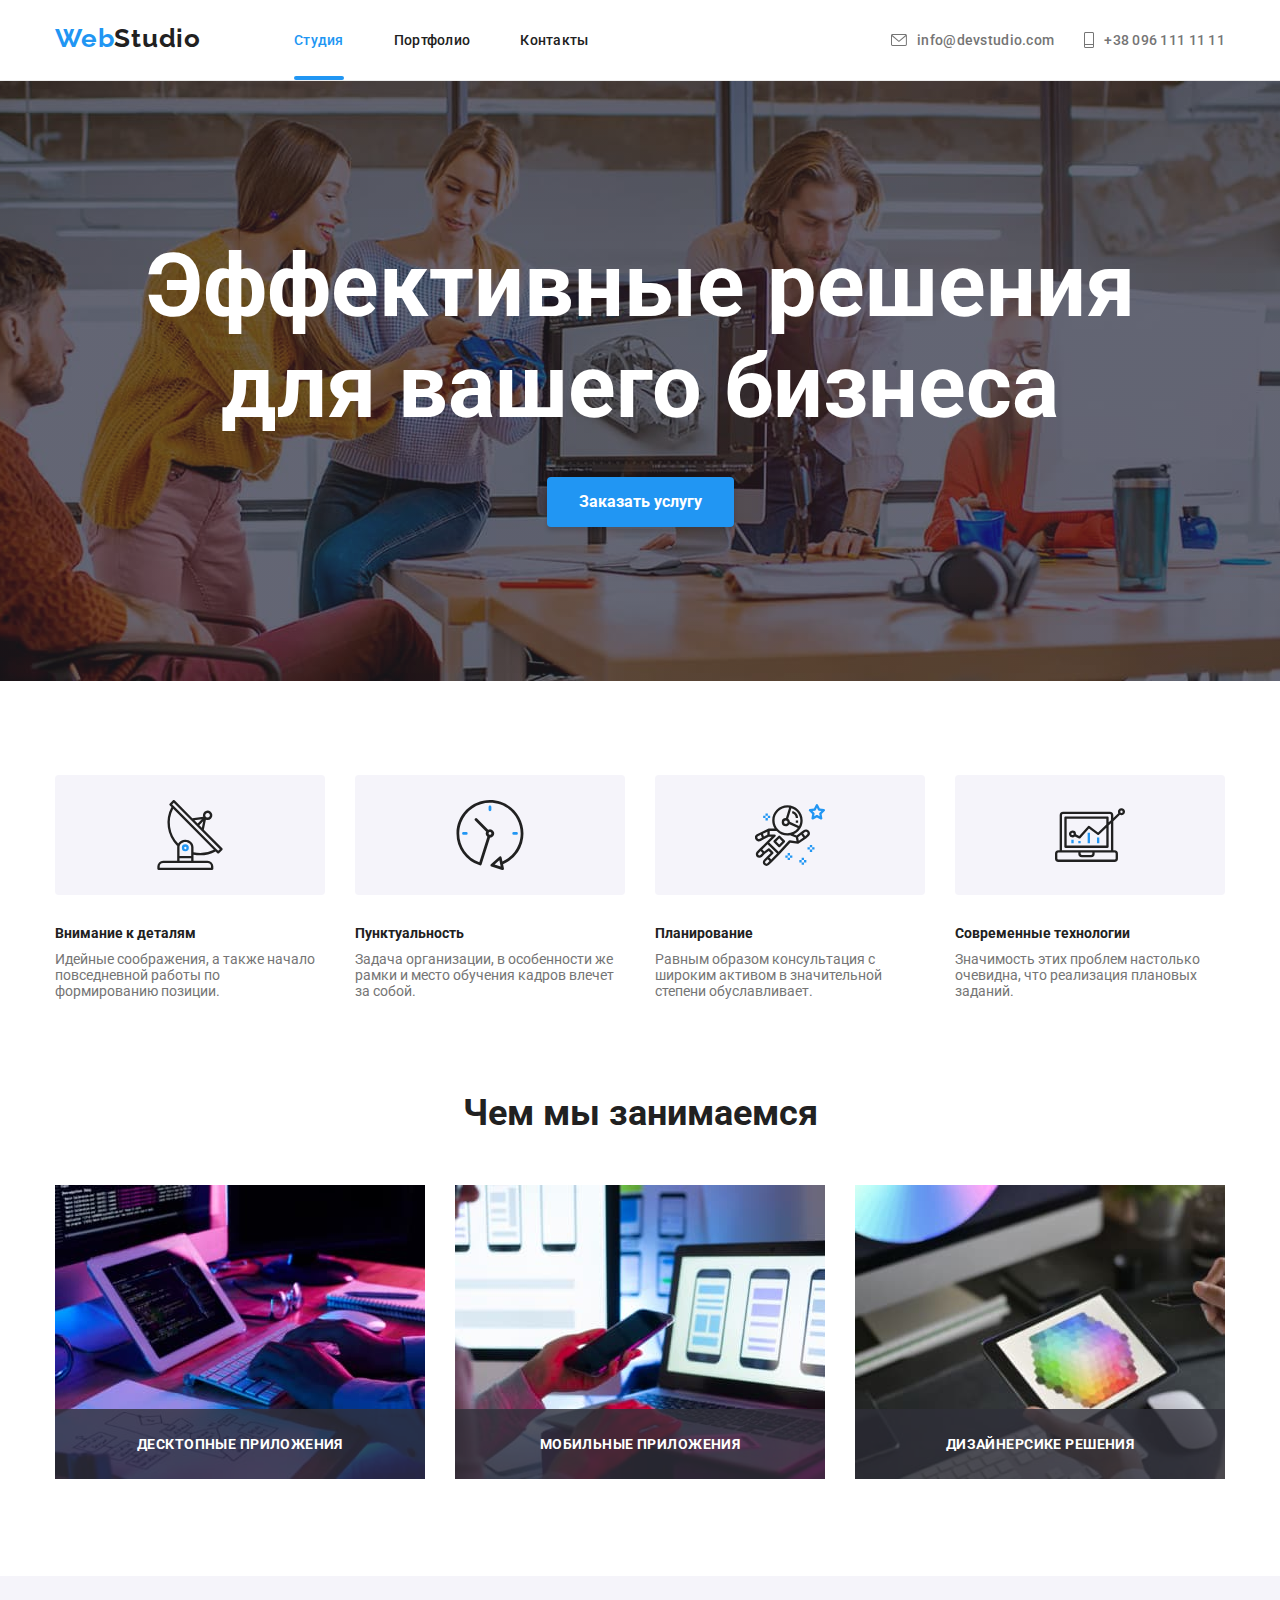
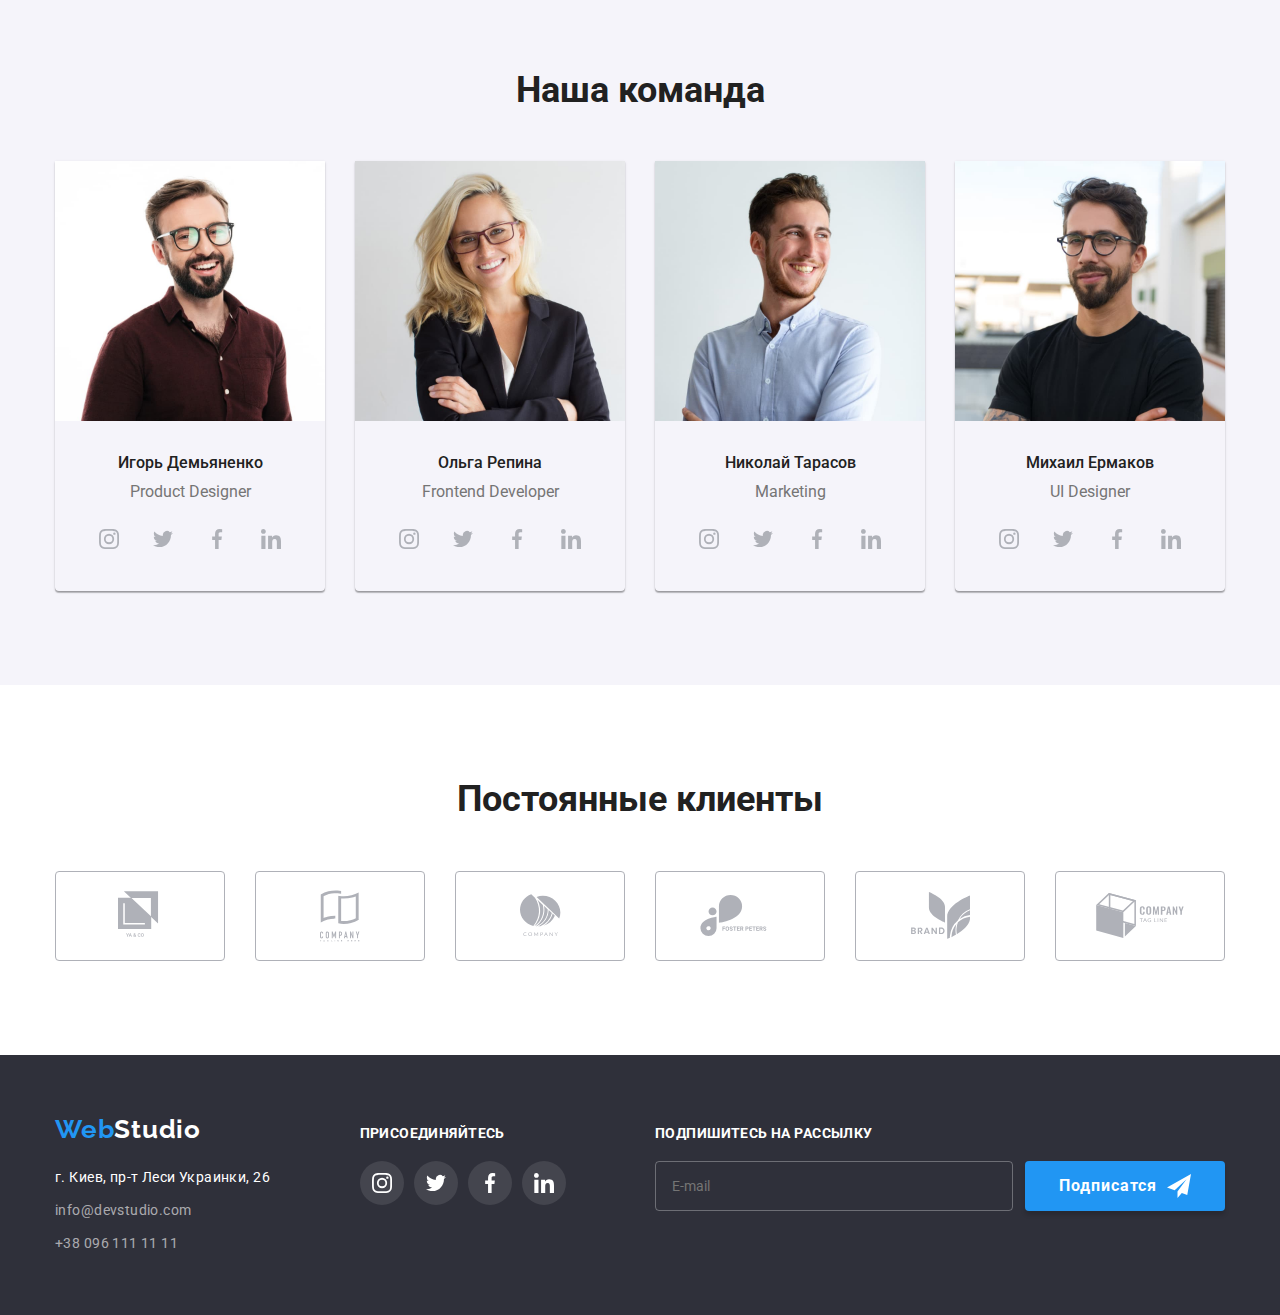
==== index.html @ 7dc5dcf6 "добавлены файлы  предыдущего дз" ====
<!DOCTYPE html>
<html lang="ru">
  <head>
    <meta charset="UTF-8" />
    <meta name="viewport" content="width=device-width, initial-scale=1.0" />
    <title>Studia</title>
    <link
      rel="stylesheet"
      type="text/css"
      href="https://cdnjs.cloudflare.com/ajax/libs/modern-normalize/0.7.0/modern-normalize.min.css"
    />
    <link
      href="https://fonts.googleapis.com/css2?family=Raleway:wght@700&family=Roboto:wght@400;500;700;900&display=swap"
      rel="stylesheet"
    />
    <link rel="stylesheet" href="./css/main.min.css" />
  </head>

  <body>
    <!--Шапка-->
    <header class="page-header">
      <div class="conteiner flexbox">
        <nav class="navigation">
          <a href="./index.html" class="logo link"
            ><span class="logo__web">Web</span
            ><span class="logo__studio--black"></span>Studio</a
          >

          <ul class="list site-nav">
            <li class="site-nav__item">
              <a href="./index.html" class="site-nav__link link current"
                >Студия</a
              >
            </li>
            <li class="site-nav__item">
              <a href="./portfolio.html" class="site-nav__link link"
                >Портфолио</a
              >
            </li>
            <li class="site-nav__item">
              <a href="" class="site-nav__link link">Контакты</a>
            </li>
          </ul>
        </nav>
        <ul class="list contacts">
          <li class="contacts__item email">
            <a href="mailto:info@devstudio.com" class="contacts__link link">
              <svg class="icon-email" width="16px" height="12px">
                <use href="./image/sprite.svg#icon-email"></use>
              </svg>
              info@devstudio.com</a
            >
          </li>
          <li class="contacts__item phone">
            <a href="tel:+380961111111" class="contacts__link link">
              <svg class="icon-phone" width="10px" height="16px">
                <use href="./image/sprite.svg#icon-phone"></use>
              </svg>
              +38 096 111 11 11</a
            >
          </li>
        </ul>
      </div>
    </header>
    <!--Блок главного заголовка-->
    <section class="hero">
      <div class="conteiner">
        <h1 class="hero__title">
          Эффективные решения <br />
          для вашего бизнеса
        </h1>

        <button data-modal-open class="btn">Заказать услугу</button>
      </div>
    </section>

    <!--Наши особености-->
    <section>
      <div class="conteiner">
        <h2 class="our-features visualy-hidden">Наши особенности</h2>
        <!-- СКРЫТЬ -->
        <ul class="list features">
          <li class="features__item">
            <h3 class="features__title">Внимание к деталям</h3>
            <p class="features__text">
              Идейные соображения, а также начало повседневной работы по
              формированию позиции.
            </p>
          </li>

          <li class="features__item">
            <h3 class="features__title">Пунктуальность</h3>
            <p class="features__text">
              Задача организации, в особенности же рамки и место обучения кадров
              влечет за собой.
            </p>
          </li>

          <li class="features__item">
            <h3 class="features__title">Планирование</h3>
            <p class="features__text">
              Равным образом консультация с широким активом в значительной
              степени обуславливает.
            </p>
          </li>

          <li class="features__item">
            <h3 class="features__title">Современные технологии</h3>
            <p class="features__text">
              Значимость этих проблем настолько очевидна, что реализация
              плановых заданий.
            </p>
          </li>
        </ul>
      </div>
    </section>

    <!-- Чем мы занимаемся-->
    <section class="doing">
      <div class="conteiner">
        <h2 class="doing__title">Чем мы занимаемся</h2>

        <ul class="doing__list list">
          <li class="doing__item">
            <img src="./image/img.jpg" alt="Печатает код" width="370" />
            <div>
              <p class="doing__text">ДЕСКТОПНЫЕ ПРИЛОЖЕНИЯ</p>
            </div>
          </li>
          <li class="doing__item">
            <img
              src="./image/img(1).jpg"
              alt="Выбирает макет сайта"
              width="370"
            />
            <div>
              <p class="doing__text">МОБИЛЬНЫЕ ПРИЛОЖЕНИЯ</p>
            </div>
          </li>
          <li class="doing__item">
            <img
              src="./image/img(2).jpg"
              alt="Выбирает цвет из палитры"
              width="370"
            />
            <div>
              <p class="doing__text">ДИЗАЙНЕРСИКЕ РЕШЕНИЯ</p>
            </div>
          </li>
        </ul>
      </div>
    </section>

    <!--Наша команда-->
    <section class="our-team">
      <div class="conteiner">
        <h2 class="our-team__title">Наша команда</h2>
        <ul class="our-team__list list">
          <li class="our-team__item">
            <img
              src="./image/Igor-Demyanenko.jpg"
              alt="Игорь Демьяненко"
              width="270"
            />
            <h3 class="our-team__name">Игорь Демьяненко</h3>
            <p class="position">Product Designer</p>
            <ul class="list social-networks">
              <li class="social-networks__icon">
                <a class="link social-networks__link" href="">
                  <svg class="network-icon" width="20px" height="20px">
                    <use href="./image/sprite.svg#icon-instagram"></use>
                  </svg>
                </a>
              </li>
              <li class="social-networks__icon">
                <a class="link social-networks__link" href="">
                  <svg class="network-icon" width="20px" height="20px">
                    <use href="./image/sprite.svg#icon-twitter"></use>
                  </svg>
                </a>
              </li>
              <li class="social-networks__icon">
                <a class="link social-networks__link" href="">
                  <svg class="network-icon" width="20px" height="20px">
                    <use href="./image/sprite.svg#icon-facebook"></use>
                  </svg>
                </a>
              </li>
              <li class="social-networks__icon">
                <a class="link social-networks__link" href="">
                  <svg class="network-icon" width="20px" height="20px">
                    <use href="./image/sprite.svg#icon-linkedin"></use>
                  </svg>
                </a>
              </li>
            </ul>
          </li>

          <li class="our-team__item">
            <img src="./image/Olga-Repina.jpg" alt="Ольга Репина" width="270" />
            <h3 class="our-team__name">Ольга Репина</h3>
            <p class="position">Frontend Developer</p>
            <ul class="list social-networks">
              <li class="social-networks__icon">
                <a class="link social-networks__link" href="">
                  <svg class="network-icon" width="20px" height="20px">
                    <use href="./image/sprite.svg#icon-instagram"></use>
                  </svg>
                </a>
              </li>
              <li class="social-networks__icon">
                <a class="link social-networks__link" href="">
                  <svg class="network-icon" width="20px" height="20px">
                    <use href="./image/sprite.svg#icon-twitter"></use>
                  </svg>
                </a>
              </li>
              <li class="social-networks__icon">
                <a class="link social-networks__link" href="">
                  <svg class="network-icon" width="20px" height="20px">
                    <use href="./image/sprite.svg#icon-facebook"></use>
                  </svg>
                </a>
              </li>
              <li class="social-networks__icon">
                <a class="link social-networks__link" href="">
                  <svg class="network-icon" width="20px" height="20px">
                    <use href="./image/sprite.svg#icon-linkedin"></use>
                  </svg>
                </a>
              </li>
            </ul>
          </li>

          <li class="our-team__item">
            <img
              src="./image/Nikolay-Tarasov.jpg"
              alt="Николай Тарасов"
              width="270"
            />
            <h3 class="our-team__name">Николай Тарасов</h3>
            <p class="position">Marketing</p>
            <ul class="list social-networks">
              <li class="social-networks__icon">
                <a class="link social-networks__link" href="">
                  <svg class="network-icon" width="20px" height="20px">
                    <use href="./image/sprite.svg#icon-instagram"></use>
                  </svg>
                </a>
              </li>
              <li class="social-networks__icon">
                <a class="link social-networks__link" href="">
                  <svg class="network-icon" width="20px" height="20px">
                    <use href="./image/sprite.svg#icon-twitter"></use>
                  </svg>
                </a>
              </li>
              <li class="social-networks__icon">
                <a class="link social-networks__link" href="">
                  <svg class="network-icon" width="20px" height="20px">
                    <use href="./image/sprite.svg#icon-facebook"></use>
                  </svg>
                </a>
              </li>
              <li class="social-networks__icon">
                <a class="link social-networks__link" href="">
                  <svg class="network-icon" width="20px" height="20px">
                    <use href="./image/sprite.svg#icon-linkedin"></use>
                  </svg>
                </a>
              </li>
            </ul>
          </li>

          <li class="our-team__item">
            <img
              src="./image/Mikhail-Ermakov.jpg"
              alt="Михаил Ермаков"
              width="270"
            />
            <h3 class="our-team__name">Михаил Ермаков</h3>
            <p class="position">UI Designer</p>
            <ul class="list social-networks">
              <li class="social-networks__icon">
                <a class="link social-networks__link" href="">
                  <svg class="network-icon" width="20px" height="20px">
                    <use href="./image/sprite.svg#icon-instagram"></use>
                  </svg>
                </a>
              </li>
              <li class="social-networks__icon">
                <a class="link social-networks__link" href="">
                  <svg class="network-icon" width="20px" height="20px">
                    <use href="./image/sprite.svg#icon-twitter"></use>
                  </svg>
                </a>
              </li>
              <li class="social-networks__icon">
                <a class="link social-networks__link" href="">
                  <svg class="network-icon" width="20px" height="20px">
                    <use href="./image/sprite.svg#icon-facebook"></use>
                  </svg>
                </a>
              </li>
              <li class="social-networks__icon">
                <a class="link social-networks__link" href="">
                  <svg class="network-icon" width="20px" height="20px">
                    <use href="./image/sprite.svg#icon-linkedin"></use>
                  </svg>
                </a>
              </li>
            </ul>
          </li>
        </ul>
      </div>
    </section>

    <!--Постоянные клиенты-->
    <section class="our-clients">
      <div class="conteiner">
        <h2 class="our-clients__title">Постоянные клиенты</h2>
        <ul class="list flexbox">
          <li class="our-clients__item">
            <a class="our-clients__link link" href="">
              <svg class="our-clients__icon" width="44.27" height="49.23">
                <use href="./image/sprite.svg#icon-logo-1"></use>
              </svg>
            </a>
          </li>
          <li class="our-clients__item">
            <a class="our-clients__link link" href="">
              <svg class="our-clients__icon" width="40" height="52">
                <use href="./image/sprite.svg#icon-logo-2"></use>
              </svg>
            </a>
          </li>
          <li class="our-clients__item">
            <a class="our-clients__link link" href="">
              <svg class="our-clients__icon" width="41" height="42.6">
                <use href="./image/sprite.svg#icon-logo-3"></use>
              </svg>
            </a>
          </li>
          <li class="our-clients__item">
            <a class="our-clients__link link" href="">
              <svg class="our-clients__icon" width="79.66" height="42.02">
                <use href="./image/sprite.svg#icon-logo-4"></use>
              </svg>
            </a>
          </li>
          <li class="our-clients__item">
            <a class="our-clients__link link" href="">
              <svg class="our-clients__icon" width="59" height="47">
                <use href="./image/sprite.svg#icon-logo-5"></use>
              </svg>
            </a>
          </li>
          <li class="our-clients__item">
            <a class="our-clients__link link" href="">
              <svg class="our-clients__icon" width="88.48" height="45.44">
                <use href="./image/sprite.svg#icon-logo-6"></use>
              </svg>
            </a>
          </li>
        </ul>
      </div>
    </section>

    <!---Подвал-->
    <footer class="page-footer">
      <div class="conteiner flexbox">
        <div class="footer-info">
          <a href="./index.html" class="logo link"
            ><span class="logo__web">Web</span
            ><span class="logo__studio--white">Studio</span></a
          >

          <address class="address">
            <span class="address__item">г. Киев, пр-т Леси Украинки, 26</span>
          </address>

          <ul class="list contacts--footer">
            <li class="contacts__item--footer email">
              <a
                href="mailto:info@devstudio.com"
                class="contacts__link--footer link"
              >
                info@devstudio.com</a
              >
            </li>
            <li class="contacts__item--footer phone">
              <a href="tel:+380961111111" class="contacts__link--footer link">
                +38 096 111 11 11</a
              >
            </li>
          </ul>
        </div>
        <div class="join-in">
          <p class="join-in__title">ПРИСОЕДИНЯЙТЕСЬ</p>
          <ul class="list social-networks--footer">
            <li class="social-networks__icon--footer">
              <a class="link social-networks__link--footer" href="">
                <svg class="network-icon--footer" width="20px" height="20px">
                  <use href="./image/sprite.svg#icon-instagram"></use>
                </svg>
              </a>
            </li>
            <li class="social-networks__icon--footer">
              <a class="link social-networks__link--footer" href="">
                <svg class="network-icon--footer" width="20px" height="20px">
                  <use href="./image/sprite.svg#icon-twitter"></use>
                </svg>
              </a>
            </li>
            <li class="social-networks__icon--footer">
              <a class="link social-networks__link--footer" href="">
                <svg class="network-icon--footer" width="20px" height="20px">
                  <use href="./image/sprite.svg#icon-facebook"></use>
                </svg>
              </a>
            </li>
            <li class="social-networks__icon--footer">
              <a class="link social-networks__link--footer" href="">
                <svg class="network-icon--footer" width="20px" height="20px">
                  <use href="./image/sprite.svg#icon-linkedin"></use>
                </svg>
              </a>
            </li>
          </ul>
        </div>
        <div class="subscribe">
          <label for="subscribe" class="subscribe__title"
            >ПОДПИШИТЕСЬ НА РАССЫЛКУ</label
          >
          <form class="subscribe__form" action="#">
            <input
              class="subscribe__input"
              type="email"
              name="mail"
              id="subscribe"
              placeholder="E-mail"
            />
            <button class="subscribe__btn">
              Подписатся
              <img
                class="subscribe__send-icon"
                src="./image/icon-send.svg"
                alt="Отправить"
              />
            </button>
          </form>
        </div>
      </div>
    </footer>
    <div data-modal class="backdrop is-hidden">
      <div class="modal">
        <button data-modal-close class="modal__closebtn">&#10006;</button>
        <form class="form" action="#">
          <p class="form__title">Оставьте свои данные, мы вам перезвоним</p>
          <div class="form-field">
            <label class="form-field__label" for="user-name">Имя</label>
            <input
              class="form-field__input"
              type="text"
              name="user-name"
              id="user-name"
            />
            <svg class="form-icon" width="12" height="12">
              <use href="./image/sprite.svg#icon-men"></use>
            </svg>
          </div>
          <div class="form-field">
            <label class="form-field__label" for="tel">Телефон</label>
            <input class="form-field__input" type="tel" name="tel" id="tel" />
            <svg class="form-icon" width="13" height="13">
              <use href="./image/sprite.svg#icon-homephone"></use>
            </svg>
          </div>
          <div class="form-field">
            <label class="form-field__label" for="email">Почта</label>
            <input
              class="form-field__input"
              type="email"
              name="email"
              id="email"
            />
            <svg class="form-icon" width="15" height="12">
              <use href="./image/sprite.svg#icon-email"></use>
            </svg>
          </div>
          <div class="form-field">
            <label class="form-field__label" for="comment">Комментрий</label>
            <textarea
              class="form-field__input comment"
              name="comment"
              id="comment"
              cols="20"
              rows="5"
              placeholder="Введите текст"
            ></textarea>
          </div>
          <div class="checkbox-field">
            <label class="checkbox-field__text"
              ><input
                class="checkbox visualy-hidden"
                type="checkbox"
                name="agree"
              /><span class="checkbox-field__icon"></span>
              Соглашаюсь с рассылкой и принимаю
              <a href="" class="link checkbox__link">Условия договора</a></label
            >
          </div>
          <button class="btn modal__btn-submit">Отправить</button>
        </form>
      </div>
    </div>
    <script src="./js/modal.js"></script>
  </body>
</html>
---- css/main.min.css ----
body{color:#757575;font-family:Roboto;font-style:normal;font-weight:normal;font-size:14px}.list{list-style-type:none;margin:0px;padding:0px}.link{text-decoration:none;padding:0;margin:0}textarea{resize:none}.visualy-hidden{position:absolute;clip:rect(0 0 0 0);width:1px;height:1px;margin:-1px}.conteiner{margin:0 auto;padding:0 15px;width:1200px}.flexbox{display:flex}header{border-bottom:1px solid #ececec;background-color:#fff}.site-nav__item .current{color:#2196f3}.logo{margin-right:93px;padding-top:24px;padding-bottom:25px;color:#212121;font-family:Raleway;font-style:normal;font-weight:bold;font-size:26px;letter-spacing:0.03em}.logo__web{color:#2196f3}.logo__studio--black{color:#212121}.logo__studio--white{color:#fff}.navigation{display:flex;margin-right:auto}.site-nav{display:flex}.site-nav__item:not(:last-child){margin-right:50px}.site-nav__link{display:block;padding:32px 0px;color:#212121;font-style:normal;font-weight:500;font-size:14px;letter-spacing:0.02em;transition-property:color;transition-duration:250ms;transition-timing-function:cubic-bezier(0.4, 0, 0.2, 1)}.site-nav__link:hover,.site-nav__link:focus,.site-nav__link .logo:focus{color:#2196f3}.site-nav__item{position:relative}.site-nav .current::after{content:'';position:absolute;bottom:0;right:0;left:0;height:4px;border-radius:2px;background-color:#2196f3}.contacts{display:flex}.contacts__item:not(:last-child){margin-right:30px}.contacts__link{display:flex;align-items:center;padding:32px 0px;color:#757575;font-style:normal;font-weight:500;letter-spacing:0.02em;transition-property:color;transition-duration:250ms;transition-timing-function:cubic-bezier(0.4, 0, 0.2, 1)}.contacts__link:hover,.contacts__link:focus{color:#2196f3}.icon-phone{margin-right:10px;fill:#757575;transition-property:fill;transition-duration:250ms;transition-timing-function:cubic-bezier(0.4, 0, 0.2, 1)}.icon-email{margin-right:10px;fill:#757575;transition-property:fill;transition-duration:250ms;transition-timing-function:cubic-bezier(0.4, 0, 0.2, 1)}.email:hover .icon-email,.contacts__link:focus .icon-email{fill:#2196f3}.phone:hover .icon-phone,.contacts__link:focus .icon-phone{fill:#2196f3}.hero{display:flex;flex-direction:column;justify-content:center;align-items:center;text-align:center;height:600px;margin:0 auto;margin-bottom:94px;color:#fff;background-color:#2f303a;background-image:linear-gradient(rgba(47,48,58,0.4), rgba(47,48,58,0.4)),url(../image/backgraund.jpg);background-repeat:no-repeat;background-position:center;font-style:normal;font-weight:900;font-size:44px}.hero__title{margin:0px;margin-bottom:30px}.btn{display:inline-block;padding:10px 32px;border:0;box-shadow:0px 4px 4px rgba(0,0,0,0.15);border-radius:4px;color:#fff;background-color:#2196f3;font-style:normal;font-weight:bold;font-size:16px;line-height:30px;cursor:pointer}.features{display:flex;margin:0;padding:0}.features__item:not(:last-child){margin-right:30px}.features__title{margin:0;margin-bottom:10px;color:#212121;font-style:normal;font-weight:bold;font-size:14px}.features__text{margin:0px;width:270px}.features__item::before{display:block;content:'';margin-bottom:30px;height:120px;border-radius:4px;background-color:#f5f4fa;background-repeat:no-repeat;background-position:50% 50%;background-size:70px}.features__item:nth-child(1)::before{background-image:url(../image/antenna.svg)}.features__item:nth-child(2)::before{background-image:url(../image/clock.svg)}.features__item:nth-child(3)::before{background-image:url(../image/astronaut.svg)}.features__item:nth-child(4)::before{background-image:url(../image/diagram.svg)}.doing{padding:94px 0px;justify-content:center}.doing__list{display:flex}.doing__title{margin:0px;margin-bottom:50px;text-align:center;color:#212121;font-style:normal;font-weight:bold;font-size:36px}.doing__item:not(:last-child){margin-right:30px}.doing__item{position:relative}.doing__list div{position:absolute;margin:0;display:flex;align-items:center;justify-content:center;width:100%;height:70px;bottom:3px;background-color:rgba(47,48,58,0.8)}.doing__text{padding:0;margin:0;color:#fff;font-weight:bold;font-size:14px;line-height:16px;letter-spacing:0.03em}.our-team{padding:94px 0px;background-color:#f5f4fa}.our-team__list{display:flex}.our-team__item:not(:last-child){margin-right:30px}.our-team__title{margin:0;margin-bottom:50px;text-align:center;color:#212121;font-style:normal;font-weight:bold;font-size:36px}.team-name{color:#212121;font-style:normal;font-weight:500;font-size:16px}.our-team__item{width:270px;box-shadow:0px 1px 3px rgba(0,0,0,0.12),0px 1px 1px rgba(0,0,0,0.14),0px 2px 1px rgba(0,0,0,0.2);border-radius:0px 0px 4px 4px}.our-team__name{margin:0;margin-top:30px;text-align:center;color:#212121;font-family:Roboto;font-style:normal;font-weight:500;font-size:16px}.our-team__item .position{margin:0;margin-top:10px;margin-bottom:16px;text-align:center;font-style:normal;font-weight:normal;font-size:16px}.social-networks{display:flex;justify-content:center;padding:0;margin:0;margin-bottom:30px}.social-networks__link{display:flex;align-items:center;justify-content:center;padding:0;margin:0;width:44px;height:44px;border-radius:50%;fill:#afb1b8;transition-property:all;transition-duration:250ms;transition-timing-function:cubic-bezier(0.4, 0, 0.2, 1)}.social-networks__link:hover,.social-networks__link:focus{background-color:#2196f3}.social-networks__icon:not(:last-child){margin-right:10px}.network-icon{display:flex;align-items:center}.social-networks__link:hover .network-icon,.social-networks__link:focus .network-icon{fill:#fff;transition-property:all;transition-duration:250ms;transition-timing-function:cubic-bezier(0.4, 0, 0.2, 1)}.our-clients{padding:94px 0px}.our-clients__title{margin:0;margin-bottom:50px;text-align:center;color:#212121;font-style:normal;font-weight:bold;font-size:36px}.our-clients__link{display:flex;align-items:center;justify-content:center;padding:0;margin:0;width:170px;height:90px;border:1px solid #afb1b8;border-radius:4px;transition-property:all;transition-duration:250ms;transition-timing-function:cubic-bezier(0.4, 0, 0.2, 1)}.our-clients__link:hover,.our-clients__link:focus{border-color:#2196f3}.our-clients__item:not(:last-child){margin-right:30px}.our-clients__icon{fill:#afb1b8;transition-property:fill;transition-duration:250ms;transition-timing-function:cubic-bezier(0.4, 0, 0.2, 1)}.our-clients__link:hover .our-clients__icon,.our-clients__link:focus .our-clients__icon{fill:#2196f3}footer{padding:0;padding-top:60px;padding-bottom:60px;background-color:#2f303a}.footer-info{align-self:baseline}.page-footer .conteiner .logo{padding:0;margin:0}.address{margin-top:20px}.address__item{display:inline-block;padding:0;margin:0;color:#fff;line-height:24px;letter-spacing:0.03em}.address{margin-top:20px}.address__item{display:inline-block;padding:0;margin:0;color:#fff;font-style:normal;line-height:24px;letter-spacing:0.03em}.contacts--footer{margin-top:9px}.contacts__item--footer:not(:first-child){margin-top:9px}.contacts__link--footer{display:inline-block;color:rgba(255,255,255,0.6);font-size:14px;line-height:24px;letter-spacing:0.03em;transition-property:color;transition-duration:250ms;transition-timing-function:cubic-bezier(0.4, 0, 0.2, 1)}.contacts__link--footer:hover,.contacts__link--footer:focus{color:#2196f3}footer .join-in{padding:0;margin:0;align-self:baseline;margin-left:auto;margin-right:auto}.join-in__title{padding:0;margin:0;margin-bottom:20px;color:#fff;font-family:Roboto;font-style:normal;font-weight:bold;font-size:14px;line-height:16px;letter-spacing:0.03em;text-transform:uppercase}.social-networks--footer{display:flex;padding:0;margin:0}.network-icon--footer{fill:#fff}.social-networks__icon--footer:not(:last-child){margin-right:10px}.social-networks__link--footer{display:flex;align-items:center;justify-content:center;padding:0;margin:0;width:44px;height:44px;border-radius:50%;background-color:rgba(255,255,255,0.1);transition-property:all;transition-duration:250ms;transition-timing-function:cubic-bezier(0.4, 0, 0.2, 1)}.social-networks__link--footer:hover,.social-networks__link--footer:focus{background-color:#2196f3}.subscribe{padding:0;margin:0;align-self:baseline}.subscribe__title{display:inline-block;padding:0;margin:0;margin-bottom:20px;color:#fff;font-family:Roboto;font-style:normal;font-weight:bold;font-size:14px;line-height:16px;letter-spacing:0.03em;text-transform:uppercase}.subscribe__form{display:flex;padding:0;margin:0}.subscribe__input::placeholder{margin-left:16px}.subscribe__input{padding-left:16px;width:358px;height:50px;border:1px solid rgba(255,255,255,0.3);box-sizing:border-box;border-radius:4px;background:transparent;color:#fff}.subscribe__btn{display:flex;align-items:center;justify-content:center;margin-left:12px;width:200px;height:50px;box-shadow:0px 4px 4px rgba(0,0,0,0.15);border:0;border-radius:4px;background:#2196f3;color:#fff;font-style:normal;font-weight:bold;font-size:16px;line-height:30px;letter-spacing:0.06em;cursor:pointer}.subscribe__send-icon{padding:0;margin:0;margin-left:10px;width:24px;height:24px;fill:#fff}.backdrop{position:fixed;top:0;left:0;width:100%;height:100%;background-color:rgba(0,0,0,0.7);opacity:1;transition:opacity 250ms cubic-bezier(0.4, 0, 0.2, 1)}.is-hidden{opacity:0;pointer-events:none}.modal{position:absolute;top:50%;left:50%;width:528px;height:581px;background-color:#fff;transform:translate(-50%, -50%) scale(1);transition:transform 250ms cubic-bezier(0.4, 0, 0.2, 1)}.modal__closebtn{position:absolute;top:8px;right:8px;width:30px;height:30px;border:1px solid rgba(0,0,0,0.1);border-radius:50%;fill:#212121;background-color:#fff;cursor:pointer;transition:all 250ms cubic-bezier(0.4, 0, 0.2, 1)}.modal__closebtn:hover{color:#2196f3}.form{padding:40px;margin-right:auto;margin-left:auto;text-align:center}.form__title{text-align:center;padding:0;margin:0;color:#212121;font-weight:bold;font-size:20px;line-height:23px;letter-spacing:0.03em}.form-field{position:relative;text-align:left}.form-field__label{display:inline-block;margin-top:10px;margin-bottom:4px;font-size:12px;line-height:14px;letter-spacing:0.01em}.form-field__input{width:100%;height:40px;padding-left:42px;border:1px solid rgba(33,33,33,0.2);border-radius:4px;background-color:transparent;font-size:16px;transition:all 250ms cubic-bezier(0.4, 0, 0.2, 1)}.form-icon{position:absolute;bottom:calc(50% - 21px);left:14px;transition:all 250ms cubic-bezier(0.4, 0, 0.2, 1)}.form-field__input:focus{border-color:#2196f3;outline:none}.form-field__input:focus+.form-icon{fill:#2196f3}.comment{height:120px;width:100%;padding:12px 16px;font-size:14px;line-height:16px;letter-spacing:0.01em}.comment::placeholder{color:rgba(117,117,117,0.5)}.comment:focus{outline:none}.checkbox-field{margin-top:20px;display:flex;justify-content:center}.checkbox{display:inline-block;cursor:pointer}.checkbox-field__icon{display:inline-block;width:16px;height:15px;margin-right:7px;border:solid 2px #212121;border-radius:2px;cursor:pointer}.checkbox:checked+.checkbox-field__icon{background-image:url(../image/icon-check.svg);background-color:#2196f3;border-color:#2196f3;background-size:contain;background-origin:border-box}.checkbox-field__text{display:flex;align-items:center;color:#757575;font-size:14px;letter-spacing:0.03em;cursor:pointer}.checkbox__link{border-bottom:solid 1px #2196f3;margin-left:5px;color:#2196f3;line-height:0.85}.modal__btn-submit{margin-top:30px;margin-left:auto;margin-right:auto}.our-projects{margin:0px auto;padding:94px 0px}.sort-btn{justify-content:center;display:flex}.sort-btn__item-sort{padding:6px 22px;display:inline-block;border:0;border-radius:4px;color:#212121;background-color:#f5f4fa;cursor:pointer;font-style:normal;font-weight:500;font-size:16px;line-height:26px;letter-spacing:0.03em;transition-property:all;transition-duration:250ms;transition-timing-function:cubic-bezier(0.4, 0, 0.2, 1)}.sort-btn__item-sort:hover,.sort-btn__item-sort:focus{box-shadow:0px 3px 1px rgba(0,0,0,0.1),0px 1px 2px rgba(0,0,0,0.08),0px 2px 2px rgba(0,0,0,0.12);border-radius:4px;outline:none;color:#fff;background-color:#2196f3}.sort-btn__item:not(:last-child){margin-right:8px}.projects{display:flex;flex-wrap:wrap;margin-top:50px}.projects .box{position:relative;overflow:hidden}.projects__item{display:block;margin-right:30px;margin-bottom:30px;max-width:370px;border:1px solid #eeeeee;transition-property:all;transition-duration:250ms;transition-timing-function:cubic-bezier(0.4, 0, 0.2, 1)}.projects__item:hover{box-shadow:0px 1px 1px rgba(0,0,0,0.12),0px 4px 4px rgba(0,0,0,0.06),1px 4px 6px rgba(0,0,0,0.16)}.projects__item:nth-child(3n){margin-right:0px}.projects__item:nth-last-child(-n+3){margin-bottom:0}.projects__item:hover .overlay,.projects__item:focus .overlay{transform:translatey(0)}.projects__title{margin:0;margin-bottom:4px;color:#212121;font-style:normal;font-weight:bold;font-size:18px;line-height:36px}.projects__position{margin:0;color:#757575;font-style:normal;font-weight:normal;font-size:16px;line-height:30px}.projects__text{padding-top:20px;padding-bottom:20px;padding-left:24px}.overlay{position:absolute;display:flex;align-items:center;padding:0 24px;top:0;left:0;width:100%;height:100%;background-color:rgba(33,150,243,0.9);transform:translatey(100%);transition-property:all;transition-duration:250ms;transition-timing-function:cubic-bezier(0.4, 0, 0.2, 1)}.overlay>p{display:flex;padding:0;margin:0;color:#fff;font-style:normal;font-weight:normal;font-size:18px;line-height:28px;letter-spacing:0.03em}.overlay code{display:inline-block;padding:2px 4px;border-radius:2px;background-color:#fff;color:#2a2a2a}
/*# sourceMappingURL=main.min.css.map */
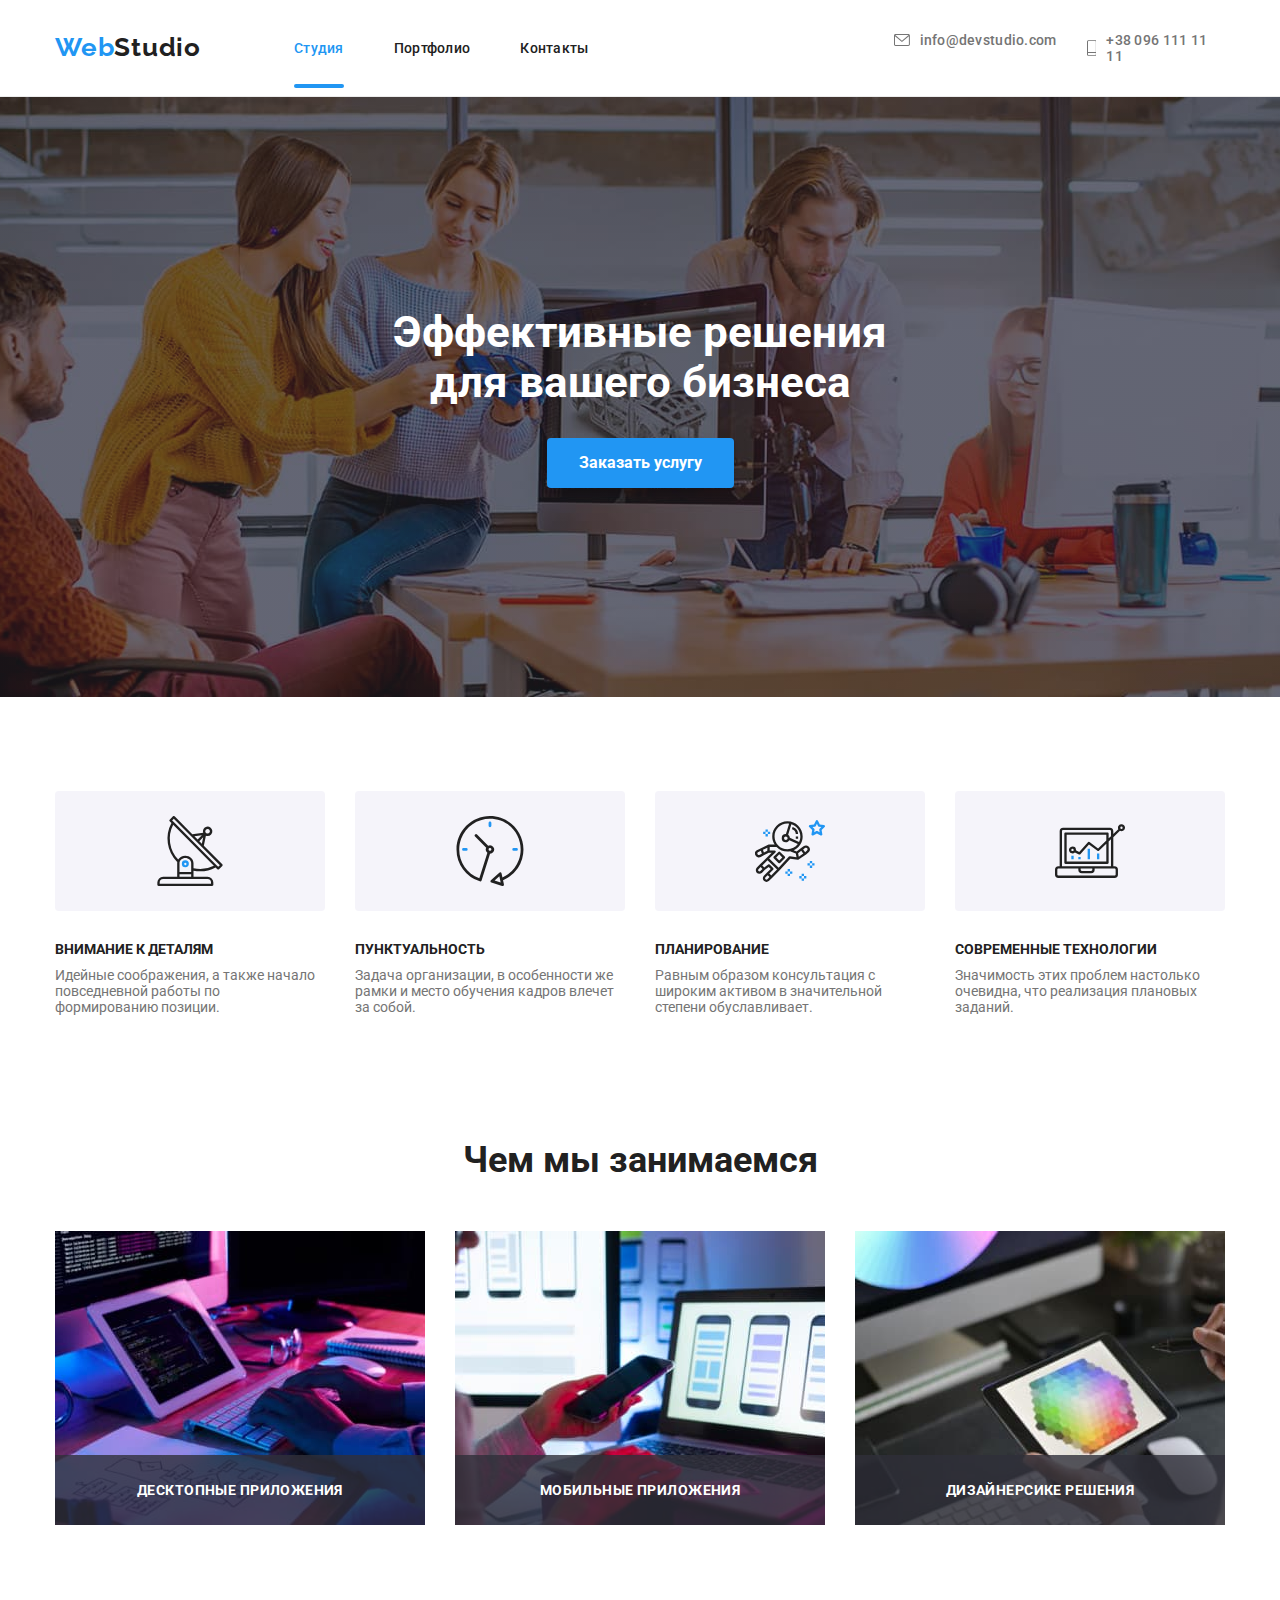
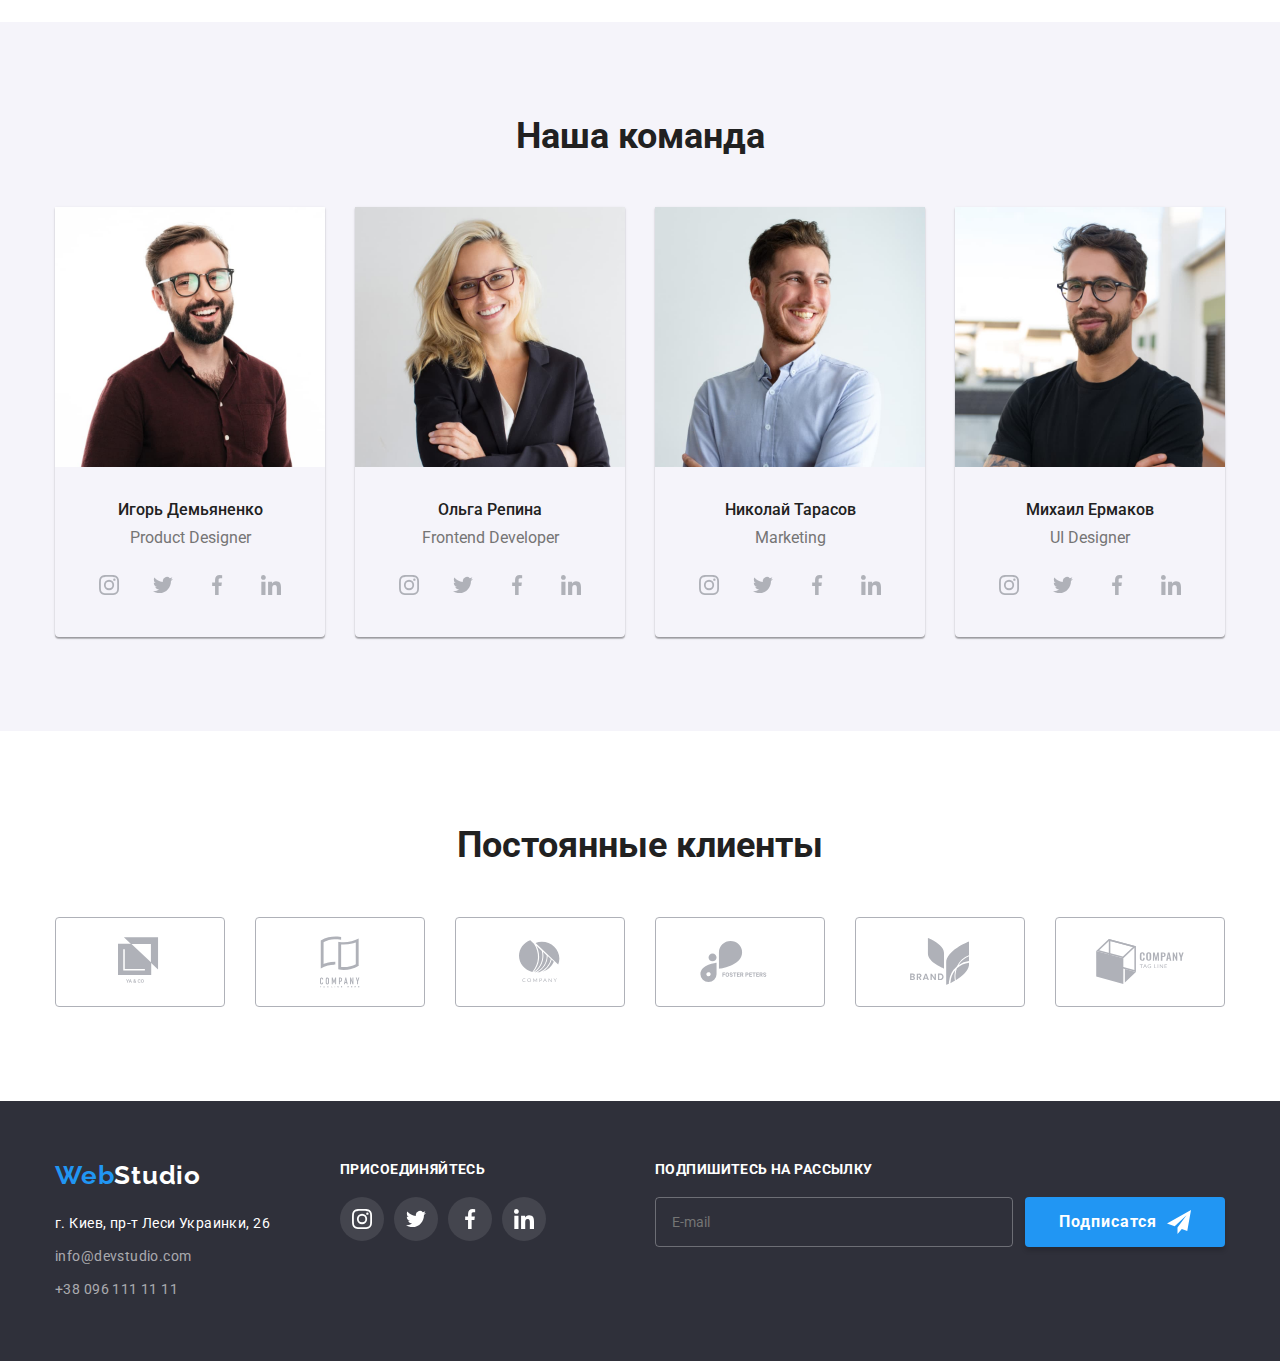
==== commit 215a47ae: "адаптиваная верстка" ====
--- a/index.html
+++ b/index.html
@@ -18,48 +18,70 @@
 
   <body>
     <!--Шапка-->
-    <header class="page-header">
-      <div class="conteiner flexbox">
-        <nav class="navigation">
-          <a href="./index.html" class="logo link"
-            ><span class="logo__web">Web</span
-            ><span class="logo__studio--black"></span>Studio</a
+    <header class="">
+      <div class="conteiner page-header">
+        <a href="./index.html" class="logo link"
+          ><span class="logo__web">Web</span
+          ><span class="logo__studio--black"></span>Studio</a
+        >
+        <button
+          type="button"
+          class="menu-button is-open"
+          aria-expanded="false"
+          data-menu-button
+        >
+          <svg
+            width="40"
+            height="40"
+            aria-label="Переключатель мобильного меню"
           >
-
-          <ul class="list site-nav">
-            <li class="site-nav__item">
-              <a href="./index.html" class="site-nav__link link current"
-                >Студия</a
+            <use
+              class="icon-close"
+              href="./image/sprite.svg#icon-close-menu"
+            ></use>
+            <use
+              class="icon-menu"
+              href="./image/sprite.svg#icon-menu-btn"
+            ></use>
+          </svg>
+        </button>
+        <div class="menu-nav is-open" data-menu>
+          <nav class="navigation">
+            <ul class="list site-nav">
+              <li class="site-nav__item">
+                <a href="./index.html" class="site-nav__link link current"
+                  >Студия</a
+                >
+              </li>
+              <li class="site-nav__item">
+                <a href="./portfolio.html" class="site-nav__link link"
+                  >Портфолио</a
+                >
+              </li>
+              <li class="site-nav__item">
+                <a href="" class="site-nav__link link">Контакты</a>
+              </li>
+            </ul>
+          </nav>
+          <ul class="list contacts">
+            <li class="contacts__item email">
+              <a href="mailto:info@devstudio.com" class="contacts__link link">
+                <svg class="icon-email">
+                  <use href="./image/sprite.svg#icon-email"></use>
+                </svg>
+                info@devstudio.com</a
               >
             </li>
-            <li class="site-nav__item">
-              <a href="./portfolio.html" class="site-nav__link link"
-                >Портфолио</a
+            <li class="contacts__item phone">
+              <a href="tel:+380961111111" class="contacts__link link">
+                <svg class="icon-phone">
+                  <use href="./image/sprite.svg#icon-phone"></use>
+                </svg>
+                +38 096 111 11 11</a
               >
             </li>
-            <li class="site-nav__item">
-              <a href="" class="site-nav__link link">Контакты</a>
-            </li>
           </ul>
-        </nav>
-        <ul class="list contacts">
-          <li class="contacts__item email">
-            <a href="mailto:info@devstudio.com" class="contacts__link link">
-              <svg class="icon-email" width="16px" height="12px">
-                <use href="./image/sprite.svg#icon-email"></use>
-              </svg>
-              info@devstudio.com</a
-            >
-          </li>
-          <li class="contacts__item phone">
-            <a href="tel:+380961111111" class="contacts__link link">
-              <svg class="icon-phone" width="10px" height="16px">
-                <use href="./image/sprite.svg#icon-phone"></use>
-              </svg>
-              +38 096 111 11 11</a
-            >
-          </li>
-        </ul>
+        </div>
       </div>
     </header>
     <!--Блок главного заголовка-->
@@ -75,7 +97,7 @@
     </section>
 
     <!--Наши особености-->
-    <section>
+    <section class="our-features">
       <div class="conteiner">
         <h2 class="our-features visualy-hidden">Наши особенности</h2>
         <!-- СКРЫТЬ -->
@@ -319,7 +341,7 @@
     <section class="our-clients">
       <div class="conteiner">
         <h2 class="our-clients__title">Постоянные клиенты</h2>
-        <ul class="list flexbox">
+        <ul class="list flexbox clients__list">
           <li class="our-clients__item">
             <a class="our-clients__link link" href="">
               <svg class="our-clients__icon" width="44.27" height="49.23">
@@ -368,70 +390,70 @@
 
     <!---Подвал-->
     <footer class="page-footer">
-      <div class="conteiner flexbox">
-        <div class="footer-info">
-          <a href="./index.html" class="logo link"
-            ><span class="logo__web">Web</span
-            ><span class="logo__studio--white">Studio</span></a
-          >
-
-          <address class="address">
-            <span class="address__item">г. Киев, пр-т Леси Украинки, 26</span>
-          </address>
-
-          <ul class="list contacts--footer">
-            <li class="contacts__item--footer email">
-              <a
-                href="mailto:info@devstudio.com"
-                class="contacts__link--footer link"
-              >
-                info@devstudio.com</a
-              >
-            </li>
-            <li class="contacts__item--footer phone">
-              <a href="tel:+380961111111" class="contacts__link--footer link">
-                +38 096 111 11 11</a
-              >
-            </li>
-          </ul>
-        </div>
-        <div class="join-in">
-          <p class="join-in__title">ПРИСОЕДИНЯЙТЕСЬ</p>
-          <ul class="list social-networks--footer">
-            <li class="social-networks__icon--footer">
-              <a class="link social-networks__link--footer" href="">
-                <svg class="network-icon--footer" width="20px" height="20px">
-                  <use href="./image/sprite.svg#icon-instagram"></use>
-                </svg>
-              </a>
-            </li>
-            <li class="social-networks__icon--footer">
-              <a class="link social-networks__link--footer" href="">
-                <svg class="network-icon--footer" width="20px" height="20px">
-                  <use href="./image/sprite.svg#icon-twitter"></use>
-                </svg>
-              </a>
-            </li>
-            <li class="social-networks__icon--footer">
-              <a class="link social-networks__link--footer" href="">
-                <svg class="network-icon--footer" width="20px" height="20px">
-                  <use href="./image/sprite.svg#icon-facebook"></use>
-                </svg>
-              </a>
-            </li>
-            <li class="social-networks__icon--footer">
-              <a class="link social-networks__link--footer" href="">
-                <svg class="network-icon--footer" width="20px" height="20px">
-                  <use href="./image/sprite.svg#icon-linkedin"></use>
-                </svg>
-              </a>
-            </li>
-          </ul>
+      <div class="conteiner footer">
+        <div class="flexbox-footer">
+          <div class="footer-info">
+            <a href="./index.html" class="logo link"
+              ><span class="logo__web">Web</span
+              ><span class="logo__studio--white">Studio</span></a
+            >
+
+            <address class="address">
+              <span class="address__item">г. Киев, пр-т Леси Украинки, 26</span>
+            </address>
+
+            <ul class="list contacts--footer">
+              <li class="contacts__item--footer email">
+                <a
+                  href="mailto:info@devstudio.com"
+                  class="contacts__link--footer link"
+                >
+                  info@devstudio.com</a
+                >
+              </li>
+              <li class="contacts__item--footer phone">
+                <a href="tel:+380961111111" class="contacts__link--footer link">
+                  +38 096 111 11 11</a
+                >
+              </li>
+            </ul>
+          </div>
+          <div class="join-in">
+            <p class="join-in__title">ПРИСОЕДИНЯЙТЕСЬ</p>
+            <ul class="list social-networks--footer">
+              <li class="social-networks__icon--footer">
+                <a class="link social-networks__link--footer" href="">
+                  <svg class="network-icon--footer" width="20px" height="20px">
+                    <use href="./image/sprite.svg#icon-instagram"></use>
+                  </svg>
+                </a>
+              </li>
+              <li class="social-networks__icon--footer">
+                <a class="link social-networks__link--footer" href="">
+                  <svg class="network-icon--footer" width="20px" height="20px">
+                    <use href="./image/sprite.svg#icon-twitter"></use>
+                  </svg>
+                </a>
+              </li>
+              <li class="social-networks__icon--footer">
+                <a class="link social-networks__link--footer" href="">
+                  <svg class="network-icon--footer" width="20px" height="20px">
+                    <use href="./image/sprite.svg#icon-facebook"></use>
+                  </svg>
+                </a>
+              </li>
+              <li class="social-networks__icon--footer">
+                <a class="link social-networks__link--footer" href="">
+                  <svg class="network-icon--footer" width="20px" height="20px">
+                    <use href="./image/sprite.svg#icon-linkedin"></use>
+                  </svg>
+                </a>
+              </li>
+            </ul>
+          </div>
         </div>
         <div class="subscribe">
-          <label for="subscribe" class="subscribe__title"
-            >ПОДПИШИТЕСЬ НА РАССЫЛКУ</label
-          >
+          <p class="subscribe__title">ПОДПИШИТЕСЬ НА РАССЫЛКУ</p>
           <form class="subscribe__form" action="#">
             <input
               class="subscribe__input"
@@ -515,5 +537,6 @@
       </div>
     </div>
     <script src="./js/modal.js"></script>
+    <script src="./js/menu.js"></script>
   </body>
 </html>
--- a/css/main.min.css
+++ b/css/main.min.css
@@ -1,2 +1,2 @@
-body{color:#757575;font-family:Roboto;font-style:normal;font-weight:normal;font-size:14px}.list{list-style-type:none;margin:0px;padding:0px}.link{text-decoration:none;padding:0;margin:0}textarea{resize:none}.visualy-hidden{position:absolute;clip:rect(0 0 0 0);width:1px;height:1px;margin:-1px}.conteiner{margin:0 auto;padding:0 15px;width:1200px}.flexbox{display:flex}header{border-bottom:1px solid #ececec;background-color:#fff}.site-nav__item .current{color:#2196f3}.logo{margin-right:93px;padding-top:24px;padding-bottom:25px;color:#212121;font-family:Raleway;font-style:normal;font-weight:bold;font-size:26px;letter-spacing:0.03em}.logo__web{color:#2196f3}.logo__studio--black{color:#212121}.logo__studio--white{color:#fff}.navigation{display:flex;margin-right:auto}.site-nav{display:flex}.site-nav__item:not(:last-child){margin-right:50px}.site-nav__link{display:block;padding:32px 0px;color:#212121;font-style:normal;font-weight:500;font-size:14px;letter-spacing:0.02em;transition-property:color;transition-duration:250ms;transition-timing-function:cubic-bezier(0.4, 0, 0.2, 1)}.site-nav__link:hover,.site-nav__link:focus,.site-nav__link .logo:focus{color:#2196f3}.site-nav__item{position:relative}.site-nav .current::after{content:'';position:absolute;bottom:0;right:0;left:0;height:4px;border-radius:2px;background-color:#2196f3}.contacts{display:flex}.contacts__item:not(:last-child){margin-right:30px}.contacts__link{display:flex;align-items:center;padding:32px 0px;color:#757575;font-style:normal;font-weight:500;letter-spacing:0.02em;transition-property:color;transition-duration:250ms;transition-timing-function:cubic-bezier(0.4, 0, 0.2, 1)}.contacts__link:hover,.contacts__link:focus{color:#2196f3}.icon-phone{margin-right:10px;fill:#757575;transition-property:fill;transition-duration:250ms;transition-timing-function:cubic-bezier(0.4, 0, 0.2, 1)}.icon-email{margin-right:10px;fill:#757575;transition-property:fill;transition-duration:250ms;transition-timing-function:cubic-bezier(0.4, 0, 0.2, 1)}.email:hover .icon-email,.contacts__link:focus .icon-email{fill:#2196f3}.phone:hover .icon-phone,.contacts__link:focus .icon-phone{fill:#2196f3}.hero{display:flex;flex-direction:column;justify-content:center;align-items:center;text-align:center;height:600px;margin:0 auto;margin-bottom:94px;color:#fff;background-color:#2f303a;background-image:linear-gradient(rgba(47,48,58,0.4), rgba(47,48,58,0.4)),url(../image/backgraund.jpg);background-repeat:no-repeat;background-position:center;font-style:normal;font-weight:900;font-size:44px}.hero__title{margin:0px;margin-bottom:30px}.btn{display:inline-block;padding:10px 32px;border:0;box-shadow:0px 4px 4px rgba(0,0,0,0.15);border-radius:4px;color:#fff;background-color:#2196f3;font-style:normal;font-weight:bold;font-size:16px;line-height:30px;cursor:pointer}.features{display:flex;margin:0;padding:0}.features__item:not(:last-child){margin-right:30px}.features__title{margin:0;margin-bottom:10px;color:#212121;font-style:normal;font-weight:bold;font-size:14px}.features__text{margin:0px;width:270px}.features__item::before{display:block;content:'';margin-bottom:30px;height:120px;border-radius:4px;background-color:#f5f4fa;background-repeat:no-repeat;background-position:50% 50%;background-size:70px}.features__item:nth-child(1)::before{background-image:url(../image/antenna.svg)}.features__item:nth-child(2)::before{background-image:url(../image/clock.svg)}.features__item:nth-child(3)::before{background-image:url(../image/astronaut.svg)}.features__item:nth-child(4)::before{background-image:url(../image/diagram.svg)}.doing{padding:94px 0px;justify-content:center}.doing__list{display:flex}.doing__title{margin:0px;margin-bottom:50px;text-align:center;color:#212121;font-style:normal;font-weight:bold;font-size:36px}.doing__item:not(:last-child){margin-right:30px}.doing__item{position:relative}.doing__list div{position:absolute;margin:0;display:flex;align-items:center;justify-content:center;width:100%;height:70px;bottom:3px;background-color:rgba(47,48,58,0.8)}.doing__text{padding:0;margin:0;color:#fff;font-weight:bold;font-size:14px;line-height:16px;letter-spacing:0.03em}.our-team{padding:94px 0px;background-color:#f5f4fa}.our-team__list{display:flex}.our-team__item:not(:last-child){margin-right:30px}.our-team__title{margin:0;margin-bottom:50px;text-align:center;color:#212121;font-style:normal;font-weight:bold;font-size:36px}.team-name{color:#212121;font-style:normal;font-weight:500;font-size:16px}.our-team__item{width:270px;box-shadow:0px 1px 3px rgba(0,0,0,0.12),0px 1px 1px rgba(0,0,0,0.14),0px 2px 1px rgba(0,0,0,0.2);border-radius:0px 0px 4px 4px}.our-team__name{margin:0;margin-top:30px;text-align:center;color:#212121;font-family:Roboto;font-style:normal;font-weight:500;font-size:16px}.our-team__item .position{margin:0;margin-top:10px;margin-bottom:16px;text-align:center;font-style:normal;font-weight:normal;font-size:16px}.social-networks{display:flex;justify-content:center;padding:0;margin:0;margin-bottom:30px}.social-networks__link{display:flex;align-items:center;justify-content:center;padding:0;margin:0;width:44px;height:44px;border-radius:50%;fill:#afb1b8;transition-property:all;transition-duration:250ms;transition-timing-function:cubic-bezier(0.4, 0, 0.2, 1)}.social-networks__link:hover,.social-networks__link:focus{background-color:#2196f3}.social-networks__icon:not(:last-child){margin-right:10px}.network-icon{display:flex;align-items:center}.social-networks__link:hover .network-icon,.social-networks__link:focus .network-icon{fill:#fff;transition-property:all;transition-duration:250ms;transition-timing-function:cubic-bezier(0.4, 0, 0.2, 1)}.our-clients{padding:94px 0px}.our-clients__title{margin:0;margin-bottom:50px;text-align:center;color:#212121;font-style:normal;font-weight:bold;font-size:36px}.our-clients__link{display:flex;align-items:center;justify-content:center;padding:0;margin:0;width:170px;height:90px;border:1px solid #afb1b8;border-radius:4px;transition-property:all;transition-duration:250ms;transition-timing-function:cubic-bezier(0.4, 0, 0.2, 1)}.our-clients__link:hover,.our-clients__link:focus{border-color:#2196f3}.our-clients__item:not(:last-child){margin-right:30px}.our-clients__icon{fill:#afb1b8;transition-property:fill;transition-duration:250ms;transition-timing-function:cubic-bezier(0.4, 0, 0.2, 1)}.our-clients__link:hover .our-clients__icon,.our-clients__link:focus .our-clients__icon{fill:#2196f3}footer{padding:0;padding-top:60px;padding-bottom:60px;background-color:#2f303a}.footer-info{align-self:baseline}.page-footer .conteiner .logo{padding:0;margin:0}.address{margin-top:20px}.address__item{display:inline-block;padding:0;margin:0;color:#fff;line-height:24px;letter-spacing:0.03em}.address{margin-top:20px}.address__item{display:inline-block;padding:0;margin:0;color:#fff;font-style:normal;line-height:24px;letter-spacing:0.03em}.contacts--footer{margin-top:9px}.contacts__item--footer:not(:first-child){margin-top:9px}.contacts__link--footer{display:inline-block;color:rgba(255,255,255,0.6);font-size:14px;line-height:24px;letter-spacing:0.03em;transition-property:color;transition-duration:250ms;transition-timing-function:cubic-bezier(0.4, 0, 0.2, 1)}.contacts__link--footer:hover,.contacts__link--footer:focus{color:#2196f3}footer .join-in{padding:0;margin:0;align-self:baseline;margin-left:auto;margin-right:auto}.join-in__title{padding:0;margin:0;margin-bottom:20px;color:#fff;font-family:Roboto;font-style:normal;font-weight:bold;font-size:14px;line-height:16px;letter-spacing:0.03em;text-transform:uppercase}.social-networks--footer{display:flex;padding:0;margin:0}.network-icon--footer{fill:#fff}.social-networks__icon--footer:not(:last-child){margin-right:10px}.social-networks__link--footer{display:flex;align-items:center;justify-content:center;padding:0;margin:0;width:44px;height:44px;border-radius:50%;background-color:rgba(255,255,255,0.1);transition-property:all;transition-duration:250ms;transition-timing-function:cubic-bezier(0.4, 0, 0.2, 1)}.social-networks__link--footer:hover,.social-networks__link--footer:focus{background-color:#2196f3}.subscribe{padding:0;margin:0;align-self:baseline}.subscribe__title{display:inline-block;padding:0;margin:0;margin-bottom:20px;color:#fff;font-family:Roboto;font-style:normal;font-weight:bold;font-size:14px;line-height:16px;letter-spacing:0.03em;text-transform:uppercase}.subscribe__form{display:flex;padding:0;margin:0}.subscribe__input::placeholder{margin-left:16px}.subscribe__input{padding-left:16px;width:358px;height:50px;border:1px solid rgba(255,255,255,0.3);box-sizing:border-box;border-radius:4px;background:transparent;color:#fff}.subscribe__btn{display:flex;align-items:center;justify-content:center;margin-left:12px;width:200px;height:50px;box-shadow:0px 4px 4px rgba(0,0,0,0.15);border:0;border-radius:4px;background:#2196f3;color:#fff;font-style:normal;font-weight:bold;font-size:16px;line-height:30px;letter-spacing:0.06em;cursor:pointer}.subscribe__send-icon{padding:0;margin:0;margin-left:10px;width:24px;height:24px;fill:#fff}.backdrop{position:fixed;top:0;left:0;width:100%;height:100%;background-color:rgba(0,0,0,0.7);opacity:1;transition:opacity 250ms cubic-bezier(0.4, 0, 0.2, 1)}.is-hidden{opacity:0;pointer-events:none}.modal{position:absolute;top:50%;left:50%;width:528px;height:581px;background-color:#fff;transform:translate(-50%, -50%) scale(1);transition:transform 250ms cubic-bezier(0.4, 0, 0.2, 1)}.modal__closebtn{position:absolute;top:8px;right:8px;width:30px;height:30px;border:1px solid rgba(0,0,0,0.1);border-radius:50%;fill:#212121;background-color:#fff;cursor:pointer;transition:all 250ms cubic-bezier(0.4, 0, 0.2, 1)}.modal__closebtn:hover{color:#2196f3}.form{padding:40px;margin-right:auto;margin-left:auto;text-align:center}.form__title{text-align:center;padding:0;margin:0;color:#212121;font-weight:bold;font-size:20px;line-height:23px;letter-spacing:0.03em}.form-field{position:relative;text-align:left}.form-field__label{display:inline-block;margin-top:10px;margin-bottom:4px;font-size:12px;line-height:14px;letter-spacing:0.01em}.form-field__input{width:100%;height:40px;padding-left:42px;border:1px solid rgba(33,33,33,0.2);border-radius:4px;background-color:transparent;font-size:16px;transition:all 250ms cubic-bezier(0.4, 0, 0.2, 1)}.form-icon{position:absolute;bottom:calc(50% - 21px);left:14px;transition:all 250ms cubic-bezier(0.4, 0, 0.2, 1)}.form-field__input:focus{border-color:#2196f3;outline:none}.form-field__input:focus+.form-icon{fill:#2196f3}.comment{height:120px;width:100%;padding:12px 16px;font-size:14px;line-height:16px;letter-spacing:0.01em}.comment::placeholder{color:rgba(117,117,117,0.5)}.comment:focus{outline:none}.checkbox-field{margin-top:20px;display:flex;justify-content:center}.checkbox{display:inline-block;cursor:pointer}.checkbox-field__icon{display:inline-block;width:16px;height:15px;margin-right:7px;border:solid 2px #212121;border-radius:2px;cursor:pointer}.checkbox:checked+.checkbox-field__icon{background-image:url(../image/icon-check.svg);background-color:#2196f3;border-color:#2196f3;background-size:contain;background-origin:border-box}.checkbox-field__text{display:flex;align-items:center;color:#757575;font-size:14px;letter-spacing:0.03em;cursor:pointer}.checkbox__link{border-bottom:solid 1px #2196f3;margin-left:5px;color:#2196f3;line-height:0.85}.modal__btn-submit{margin-top:30px;margin-left:auto;margin-right:auto}.our-projects{margin:0px auto;padding:94px 0px}.sort-btn{justify-content:center;display:flex}.sort-btn__item-sort{padding:6px 22px;display:inline-block;border:0;border-radius:4px;color:#212121;background-color:#f5f4fa;cursor:pointer;font-style:normal;font-weight:500;font-size:16px;line-height:26px;letter-spacing:0.03em;transition-property:all;transition-duration:250ms;transition-timing-function:cubic-bezier(0.4, 0, 0.2, 1)}.sort-btn__item-sort:hover,.sort-btn__item-sort:focus{box-shadow:0px 3px 1px rgba(0,0,0,0.1),0px 1px 2px rgba(0,0,0,0.08),0px 2px 2px rgba(0,0,0,0.12);border-radius:4px;outline:none;color:#fff;background-color:#2196f3}.sort-btn__item:not(:last-child){margin-right:8px}.projects{display:flex;flex-wrap:wrap;margin-top:50px}.projects .box{position:relative;overflow:hidden}.projects__item{display:block;margin-right:30px;margin-bottom:30px;max-width:370px;border:1px solid #eeeeee;transition-property:all;transition-duration:250ms;transition-timing-function:cubic-bezier(0.4, 0, 0.2, 1)}.projects__item:hover{box-shadow:0px 1px 1px rgba(0,0,0,0.12),0px 4px 4px rgba(0,0,0,0.06),1px 4px 6px rgba(0,0,0,0.16)}.projects__item:nth-child(3n){margin-right:0px}.projects__item:nth-last-child(-n+3){margin-bottom:0}.projects__item:hover .overlay,.projects__item:focus .overlay{transform:translatey(0)}.projects__title{margin:0;margin-bottom:4px;color:#212121;font-style:normal;font-weight:bold;font-size:18px;line-height:36px}.projects__position{margin:0;color:#757575;font-style:normal;font-weight:normal;font-size:16px;line-height:30px}.projects__text{padding-top:20px;padding-bottom:20px;padding-left:24px}.overlay{position:absolute;display:flex;align-items:center;padding:0 24px;top:0;left:0;width:100%;height:100%;background-color:rgba(33,150,243,0.9);transform:translatey(100%);transition-property:all;transition-duration:250ms;transition-timing-function:cubic-bezier(0.4, 0, 0.2, 1)}.overlay>p{display:flex;padding:0;margin:0;color:#fff;font-style:normal;font-weight:normal;font-size:18px;line-height:28px;letter-spacing:0.03em}.overlay code{display:inline-block;padding:2px 4px;border-radius:2px;background-color:#fff;color:#2a2a2a}
+body{color:#757575;font-family:Roboto;font-style:normal;font-weight:normal;font-size:14px}.list{list-style-type:none;margin:0px;padding:0px}.link{text-decoration:none;padding:0;margin:0}textarea{resize:none}.visualy-hidden{position:absolute;clip:rect(0 0 0 0);width:1px;height:1px;margin:-1px}.conteiner{margin-right:auto;margin-left:auto;padding-right:15px;padding-left:15px}@media screen and (min-width: 480px){.conteiner{width:480px}}@media screen and (min-width: 768px){.conteiner{width:768px}}@media screen and (min-width: 1200px){.conteiner{width:1200px}}.flexbox{display:flex}header{position:relative;border-bottom:1px solid #ececec;background-color:#fff}@media screen and (min-width: 768px){header{display:flex}}@media screen and (min-width: 768px){.page-header{display:flex;align-items:center}}.site-nav__item .current{color:#2196f3}.logo{display:inline-block;color:#212121;font-family:Raleway;font-weight:bold;font-size:26px;letter-spacing:0.03em}@media screen and (max-width: 768px){.logo{padding-top:16px;padding-bottom:16px}}@media screen and (min-width: 768px){.logo{margin-right:88px}}@media screen and (min-width: 1200px){.logo{margin-right:93px}}.logo__web{color:#2196f3}.logo__studio--black{color:#212121}.logo__studio--white{color:#fff}@media screen and (min-width: 768px){.navigation{display:flex;margin-right:84px}}@media screen and (min-width: 1200px){.navigation{margin-right:305px}}.site-nav{display:flex;flex-direction:column;align-items:center}@media screen and (max-width: 768px){.site-nav{margin:60px auto}}@media screen and (min-width: 768px){.site-nav{flex-direction:row}}.site-nav__item{position:relative}@media screen and (max-width: 768px){.site-nav__item:not(:last-child){margin-bottom:32px}}@media screen and (min-width: 768px){.site-nav__item:not(:last-child){margin-right:50px}}.site-nav__link{display:block;padding:8px 0px;color:#212121;font-weight:500;letter-spacing:0.02em;transition-property:color;transition-duration:250ms;transition-timing-function:cubic-bezier(0.4, 0, 0.2, 1)}.site-nav__link:hover,.site-nav__link:focus,.site-nav__link .logo:focus{color:#2196f3}@media screen and (min-width: 768px){.site-nav__link{padding:32px 0px}}.site-nav .current::after{content:'';position:absolute;bottom:0;right:0;left:0;height:4px;border-radius:2px;background-color:#2196f3}.menu-nav{font-size:18px}@media screen and (max-width: 768px){.menu-nav{display:none;position:absolute;top:100%;left:0;width:100%;background-color:#fff;border-top:solid 1px #ececec;z-index:10}.menu-nav.is-open{display:block}}@media screen and (min-width: 768px){.menu-nav{display:flex;font-size:12px}}@media screen and (min-width: 1200px){.menu-nav{font-size:14px}}.menu-button{position:absolute;border:none;background-color:transparent;padding:10px;right:0;top:0}@media screen and (min-width: 768px){.menu-button{display:none}}.menu-button .icon-close{display:none}.menu-button.is-open .icon-close{display:block}.menu-button.is-open .icon-menu{display:none}.contacts{display:flex;flex-direction:column}@media screen and (max-width: 768px){.contacts{align-items:center;padding-bottom:60px}}@media screen and (min-width: 768px){.contacts{margin:auto 0}}@media screen and (min-width: 1200px){.contacts{flex-direction:row}}@media screen and (max-width: 768px){.contacts__item:not(:last-child){margin-bottom:16px}}@media screen and (min-width: 1200px){.contacts__item:not(:last-child){margin-right:30px}}.contacts__link{display:flex;align-items:center;color:#757575;font-weight:500;letter-spacing:0.02em;transition-property:color;transition-duration:250ms;transition-timing-function:cubic-bezier(0.4, 0, 0.2, 1)}@media screen and (min-width: 768px){.contacts__link{padding:5px 0px}}@media screen and (min-width: 1200px){.contacts__link{padding:32px 0px}}.contacts__link:hover,.contacts__link:focus{color:#2196f3}.icon-phone{margin-right:10px;width:10px;height:16px;fill:#757575;transition-property:fill;transition-duration:250ms;transition-timing-function:cubic-bezier(0.4, 0, 0.2, 1)}@media screen and (min-width: 768px) and (max-width: 1200px){.icon-phone{width:10px;height:14px}}.icon-email{margin-right:10px;width:16px;height:12px;fill:#757575;transition-property:fill;transition-duration:250ms;transition-timing-function:cubic-bezier(0.4, 0, 0.2, 1)}@media screen and (min-width: 768px) and (max-width: 1200px){.icon-email{width:14px;height:10px}}.email:hover .icon-email,.contacts__link:focus .icon-email{fill:#2196f3}.phone:hover .icon-phone,.contacts__link:focus .icon-phone{fill:#2196f3}.hero{display:flex;flex-direction:column;justify-content:center;align-items:center;text-align:center;height:600px;margin:0 auto;margin-bottom:60px;color:#fff;background-color:#2f303a;background-image:linear-gradient(rgba(47,48,58,0.4), rgba(47,48,58,0.4)),url(../image/backgraund.jpg);background-repeat:no-repeat;background-position:center}@media screen and (min-width: 1200px){.hero{margin-bottom:94px}}.hero__title{margin:0px;margin-bottom:30px;font-size:26px}@media screen and (min-width: 1200px){.hero__title{font-size:44px}}.btn{display:inline-block;padding:10px 32px;border:0;box-shadow:0px 4px 4px rgba(0,0,0,0.15);border-radius:4px;color:#fff;background-color:#2196f3;font-style:normal;font-weight:bold;font-size:16px;line-height:30px;cursor:pointer}@media screen and (max-width: 1200px){.our-features{padding-bottom:60px}}@media screen and (min-width: 768px){.features{display:flex;flex-wrap:wrap;margin:0;padding:0}}.features__item{margin-bottom:30px;width:100%}.features__item:last-child{margin-bottom:0}@media screen and (min-width: 768px){.features__item{width:calc((100% - 30px) / 2);margin-right:30px}.features__item:nth-child(2n){margin-right:0}.features__item:nth-last-child(-n+3){margin-bottom:0}}@media screen and (min-width: 1200px){.features__item{width:calc((100% - 90px) / 4)}.features__item:not(:last-child){margin-right:30px}}.features__title{margin:0;margin-bottom:10px;text-align:center;color:#212121;font-weight:bold;font-size:14px;text-transform:uppercase}@media screen and (min-width: 768px){.features__title{text-align:left}}.features__text{margin:0;width:100%}.features__item::before{display:block;content:'';margin-bottom:30px;height:120px;border-radius:4px;background-color:#f5f4fa;background-repeat:no-repeat;background-position:50% 50%;background-size:70px}.features__item:nth-child(1)::before{background-image:url(../image/antenna.svg)}.features__item:nth-child(2)::before{background-image:url(../image/clock.svg)}.features__item:nth-child(3)::before{background-image:url(../image/astronaut.svg)}.features__item:nth-child(4)::before{background-image:url(../image/diagram.svg)}.doing{padding:60px 0}@media screen and (min-width: 1200px){.doing{padding:94px 0}}@media screen and (max-width: 1200px){.doing{display:none}}.doing__list{display:flex}.doing__title{margin:0px;margin-bottom:50px;text-align:center;color:#212121;font-style:normal;font-weight:bold;font-size:36px}.doing__item:not(:last-child){margin-right:30px}.doing__item{position:relative}.doing__list div{position:absolute;margin:0;display:flex;align-items:center;justify-content:center;width:100%;height:70px;bottom:3px;background-color:rgba(47,48,58,0.8)}.doing__text{padding:0;margin:0;color:#fff;font-weight:bold;font-size:14px;line-height:16px;letter-spacing:0.03em}.our-team{padding:60px 0;background-color:#f5f4fa}@media screen and (min-width: 1200px){.our-team{padding:94px 0}}@media screen and (min-width: 768px){.our-team__list{display:flex;flex-wrap:wrap}}.our-team__title{margin:0;margin-bottom:50px;text-align:center;color:#212121;font-style:normal;font-weight:bold;font-size:36px}.team-name{color:#212121;font-style:normal;font-weight:500;font-size:16px}.our-team__item{width:100%;box-shadow:0px 1px 3px rgba(0,0,0,0.12),0px 1px 1px rgba(0,0,0,0.14),0px 2px 1px rgba(0,0,0,0.2);border-radius:0px 0px 4px 4px}.our-team__item:not(:last-child){margin-bottom:30px}@media screen and (min-width: 768px){.our-team__item{width:calc(100% / 2 - 15px)}.our-team__item:nth-child(2n+1){margin-right:30px}.our-team__item:nth-last-child(-n+2){margin-bottom:0}}@media screen and (min-width: 1200px){.our-team__item{width:calc((100% - 90px) / 4)}.our-team__item:not(:last-child){margin-right:30px;margin-bottom:0}}.our-team__item img{width:100%}.our-team__name{margin:0;margin-top:30px;text-align:center;color:#212121;font-family:Roboto;font-style:normal;font-weight:500;font-size:16px}.our-team__item .position{margin:0;margin-top:10px;margin-bottom:16px;text-align:center;font-size:16px}.social-networks{display:flex;justify-content:center;padding:0;margin:0;padding-bottom:30px}.social-networks__link{display:flex;align-items:center;justify-content:center;padding:0;margin:0;width:44px;height:44px;border-radius:50%;fill:#afb1b8;transition-property:all;transition-duration:250ms;transition-timing-function:cubic-bezier(0.4, 0, 0.2, 1)}.social-networks__link:hover,.social-networks__link:focus{background-color:#2196f3}.social-networks__icon:not(:last-child){margin-right:10px}.network-icon{display:flex;align-items:center}.social-networks__link:hover .network-icon,.social-networks__link:focus .network-icon{fill:#fff;transition-property:all;transition-duration:250ms;transition-timing-function:cubic-bezier(0.4, 0, 0.2, 1)}.our-clients{padding:60px 0px}@media screen and (min-width: 1200px){.our-clients{padding:94px 0}}.our-clients__title{margin:0;margin-bottom:50px;text-align:center;color:#212121;font-weight:bold;font-size:36px}.clients__list{display:flex;flex-wrap:wrap}.our-clients__item{margin-right:30px;margin-bottom:30px;width:calc((100% - 30px) / 2)}@media screen and (min-width: 480px){.our-clients__item:nth-last-child(-n+2){margin-bottom:0}}@media screen and (min-width: 768px){.our-clients__item:nth-last-child(-n+3){margin-bottom:0}}.our-clients__item .clients__link:hover,.our-clients__item .clients__link:focus{fill:#2196f3;border-color:#2196f3}@media screen and (max-width: 768px){.our-clients__item:nth-child(2n){margin-right:0}}@media screen and (min-width: 768px){.our-clients__item{width:calc((100% - 60px) / 3)}}@media screen and (min-width: 768px) and (max-width: 1199px){.our-clients__item:nth-child(3n){margin-right:0}}@media screen and (min-width: 1200px){.our-clients__item{width:calc((100% - 30px * 5) / 6);margin-bottom:0}.our-clients__item:nth-child(6n){margin-right:0}}.our-clients__link{display:flex;align-items:center;justify-content:center;padding:0;margin:0;width:100%;height:90px;border:1px solid #afb1b8;border-radius:4px;transition-property:all;transition-duration:250ms;transition-timing-function:cubic-bezier(0.4, 0, 0.2, 1)}.our-clients__link:hover,.our-clients__link:focus{border-color:#2196f3}.our-clients__icon{fill:#afb1b8;transition-property:fill;transition-duration:250ms;transition-timing-function:cubic-bezier(0.4, 0, 0.2, 1)}.our-clients__link:hover .our-clients__icon,.our-clients__link:focus .our-clients__icon{fill:#2196f3}footer{padding:0;padding-top:60px;padding-bottom:60px;background-color:#2f303a}@media screen and (min-width: 1200px){.footer{display:flex}}.footer-info{display:inline-block;padding:0;margin:0;text-align:center;margin:0 auto;margin-bottom:60px}@media screen and (min-width: 1200px){.footer-info{margin:0;text-align:left}}.page-footer .conteiner .logo{padding:0;margin:0}.address{margin-top:20px}.address__item{display:inline-block;padding:0;margin:0;color:#fff;line-height:24px;letter-spacing:0.03em}.flexbox-footer{display:flex;flex-direction:column}@media screen and (min-width: 768px){.flexbox-footer{flex-direction:row}}.address{margin-top:20px}.address__item{display:inline-block;padding:0;margin:0;color:#fff;font-style:normal;line-height:24px;letter-spacing:0.03em}.contacts--footer{margin-top:9px}.contacts__item--footer:not(:first-child){margin-top:9px}.contacts__link--footer{display:inline-block;color:rgba(255,255,255,0.6);font-size:14px;line-height:24px;letter-spacing:0.03em;transition-property:color;transition-duration:250ms;transition-timing-function:cubic-bezier(0.4, 0, 0.2, 1)}.contacts__link--footer:hover,.contacts__link--footer:focus{color:#2196f3}footer .join-in{display:inline-block;padding:0;margin:0 auto;margin-bottom:60px;text-align:center}@media screen and (min-width: 1200px){footer .join-in{margin:0;margin-left:70px;text-align:left}}.join-in__title{padding:0;margin:0;margin-bottom:20px;color:#fff;font-weight:bold;letter-spacing:0.03em;text-transform:uppercase}.social-networks--footer{display:flex;padding:0;margin:0}.network-icon--footer{fill:#fff}.social-networks__icon--footer:not(:last-child){margin-right:10px}.social-networks__link--footer{display:flex;align-items:center;justify-content:center;padding:0;margin:0;width:44px;height:44px;border-radius:50%;background-color:rgba(255,255,255,0.1);transition-property:all;transition-duration:250ms;transition-timing-function:cubic-bezier(0.4, 0, 0.2, 1)}.social-networks__link--footer:hover,.social-networks__link--footer:focus{background-color:#2196f3}.subscribe{display:inline-block;padding:0;margin:0;text-align:center}@media screen and (max-width: 1200px){.subscribe{width:100%}}@media screen and (min-width: 1200px){.subscribe{margin-left:auto}}.subscribe__title{display:block;padding:0;margin:0;text-align:center;margin-bottom:20px;color:#fff;font-weight:bold;font-size:14px;letter-spacing:0.03em;text-transform:uppercase}@media screen and (min-width: 1200px){.subscribe__title{text-align:left}}.subscribe__form{padding:0;margin:0}@media screen and (min-width: 1200px){.subscribe__form{display:flex}}.subscribe__input::placeholder{margin-left:16px}.subscribe__input{padding-left:16px;width:450px;height:50px;border:1px solid rgba(255,255,255,0.3);box-sizing:border-box;border-radius:4px;background:transparent;color:#fff}@media screen and (min-width: 1200px){.subscribe__input{width:358px}}.subscribe__btn{display:flex;align-items:center;justify-content:center;margin:0 auto;margin-top:20px;width:200px;height:50px;box-shadow:0px 4px 4px rgba(0,0,0,0.15);border:0;border-radius:4px;background:#2196f3;color:#fff;font-style:normal;font-weight:bold;font-size:16px;line-height:30px;letter-spacing:0.06em;cursor:pointer}@media screen and (min-width: 1200px){.subscribe__btn{margin-left:12px;margin-top:0}}.subscribe__send-icon{padding:0;margin:0;margin-left:10px;width:24px;height:24px;fill:#fff}.backdrop{position:fixed;top:0;left:0;width:100%;height:100%;background-color:rgba(0,0,0,0.7);opacity:1;transition:opacity 250ms cubic-bezier(0.4, 0, 0.2, 1)}.is-hidden{opacity:0;pointer-events:none}.modal{position:absolute;top:50%;left:50%;width:450px;height:581px;background-color:#fff;transform:translate(-50%, -50%) scale(1);transition:transform 250ms cubic-bezier(0.4, 0, 0.2, 1)}@media screen and (min-width: 1200px){.modal{width:528px}}.modal__closebtn{position:absolute;top:8px;right:8px;width:30px;height:30px;border:1px solid rgba(0,0,0,0.1);border-radius:50%;fill:#212121;background-color:#fff;cursor:pointer;transition:all 250ms cubic-bezier(0.4, 0, 0.2, 1)}.modal__closebtn:hover{color:#2196f3}.form{padding:40px;margin-right:auto;margin-left:auto;text-align:center}.form__title{text-align:center;padding:0;margin:0;color:#212121;font-weight:bold;font-size:20px;line-height:23px;letter-spacing:0.03em}.form-field{position:relative;text-align:left}.form-field__label{display:inline-block;margin-top:10px;margin-bottom:4px;font-size:12px;line-height:14px;letter-spacing:0.01em}.form-field__input{width:100%;height:40px;padding-left:42px;border:1px solid rgba(33,33,33,0.2);border-radius:4px;background-color:transparent;font-size:16px;transition:all 250ms cubic-bezier(0.4, 0, 0.2, 1)}.form-icon{position:absolute;bottom:calc(50% - 21px);left:14px;transition:all 250ms cubic-bezier(0.4, 0, 0.2, 1)}.form-field__input:focus{border-color:#2196f3;outline:none}.form-field__input:focus+.form-icon{fill:#2196f3}.comment{height:120px;width:100%;padding:12px 16px;font-size:14px;line-height:16px;letter-spacing:0.01em}.comment::placeholder{color:rgba(117,117,117,0.5)}.comment:focus{outline:none}.checkbox-field{margin-top:20px;display:flex;justify-content:center}.checkbox{display:inline-block;cursor:pointer}.checkbox-field__icon{display:inline-block;width:16px;height:15px;margin-right:7px;border:solid 2px #212121;border-radius:2px;cursor:pointer}.checkbox:checked+.checkbox-field__icon{background-image:url(../image/icon-check.svg);background-color:#2196f3;border-color:#2196f3;background-size:contain;background-origin:border-box}.checkbox-field__text{display:flex;align-items:center;color:#757575;font-size:12px;letter-spacing:0.03em;cursor:pointer}@media screen and (min-width: 1200px){.checkbox-field__text{font-size:14px}}.checkbox__link{border-bottom:solid 1px #2196f3;margin-left:5px;color:#2196f3;line-height:0.85}.modal__btn-submit{margin-top:30px;margin-left:auto;margin-right:auto}.our-projects{margin:0px auto;padding:60px 0}@media screen and (min-width: 1200px){.our-projects{padding:94px 0}}.sort-btn{display:flex;flex-wrap:wrap}@media screen and (max-width: 768px){.sort-btn{flex-wrap:wrap}}@media screen and (min-width: 768px){.sort-btn{justify-content:center}}.sort-btn__item-sort{padding:6px 22px;display:inline-block;border:0;border-radius:4px;color:#212121;background-color:#f5f4fa;cursor:pointer;font-style:normal;font-weight:500;font-size:16px;line-height:26px;letter-spacing:0.03em;transition-property:all;transition-duration:250ms;transition-timing-function:cubic-bezier(0.4, 0, 0.2, 1)}.sort-btn__item-sort:hover,.sort-btn__item-sort:focus{box-shadow:0px 3px 1px rgba(0,0,0,0.1),0px 1px 2px rgba(0,0,0,0.08),0px 2px 2px rgba(0,0,0,0.12);border-radius:4px;outline:none;color:#fff;background-color:#2196f3}@media screen and (max-width: 768px){.sort-btn__item-sort{margin-bottom:15px}}.sort-btn__item:not(:last-child){margin-right:8px}.projects{display:flex;flex-wrap:wrap;margin-top:50px}.projects .box{position:relative;overflow:hidden}.projects__item{display:block;margin-right:30px;margin-bottom:30px;border:1px solid #eeeeee;transition-property:all;transition-duration:250ms;transition-timing-function:cubic-bezier(0.4, 0, 0.2, 1)}.projects__item:hover{box-shadow:0px 1px 1px rgba(0,0,0,0.12),0px 4px 4px rgba(0,0,0,0.06),1px 4px 6px rgba(0,0,0,0.16)}@media screen and (min-width: 768px) and (max-width: 1200px){.projects__item{width:calc(100% / 2 - 30px)}.projects__item:nth-child(2n){margin-right:0}}@media screen and (min-width: 1200px){.projects__item{width:370px}.projects__item:nth-child(3n){margin-right:0px}.projects__item:nth-last-child(-n+3){margin-bottom:0}}.projects__item:hover .overlay,.projects__item:focus .overlay{transform:translatey(0)}@media screen and (max-width: 768px){.projects__item img{width:450px}}.projects__title{margin:0;margin-bottom:4px;color:#212121;font-style:normal;font-weight:bold;font-size:18px;line-height:36px}.projects__position{margin:0;color:#757575;font-style:normal;font-weight:normal;font-size:16px;line-height:30px}.projects__text{padding-top:20px;padding-bottom:20px;padding-left:24px}.overlay{position:absolute;display:flex;align-items:center;padding:0 24px;top:0;left:0;width:100%;height:100%;background-color:rgba(33,150,243,0.9);transform:translatey(100%);transition-property:all;transition-duration:250ms;transition-timing-function:cubic-bezier(0.4, 0, 0.2, 1)}.overlay>p{display:flex;padding:0;margin:0;color:#fff;font-style:normal;font-weight:normal;font-size:18px;line-height:28px;letter-spacing:0.03em}.overlay code{display:inline-block;padding:2px 4px;border-radius:2px;background-color:#fff;color:#2a2a2a}
 /*# sourceMappingURL=main.min.css.map */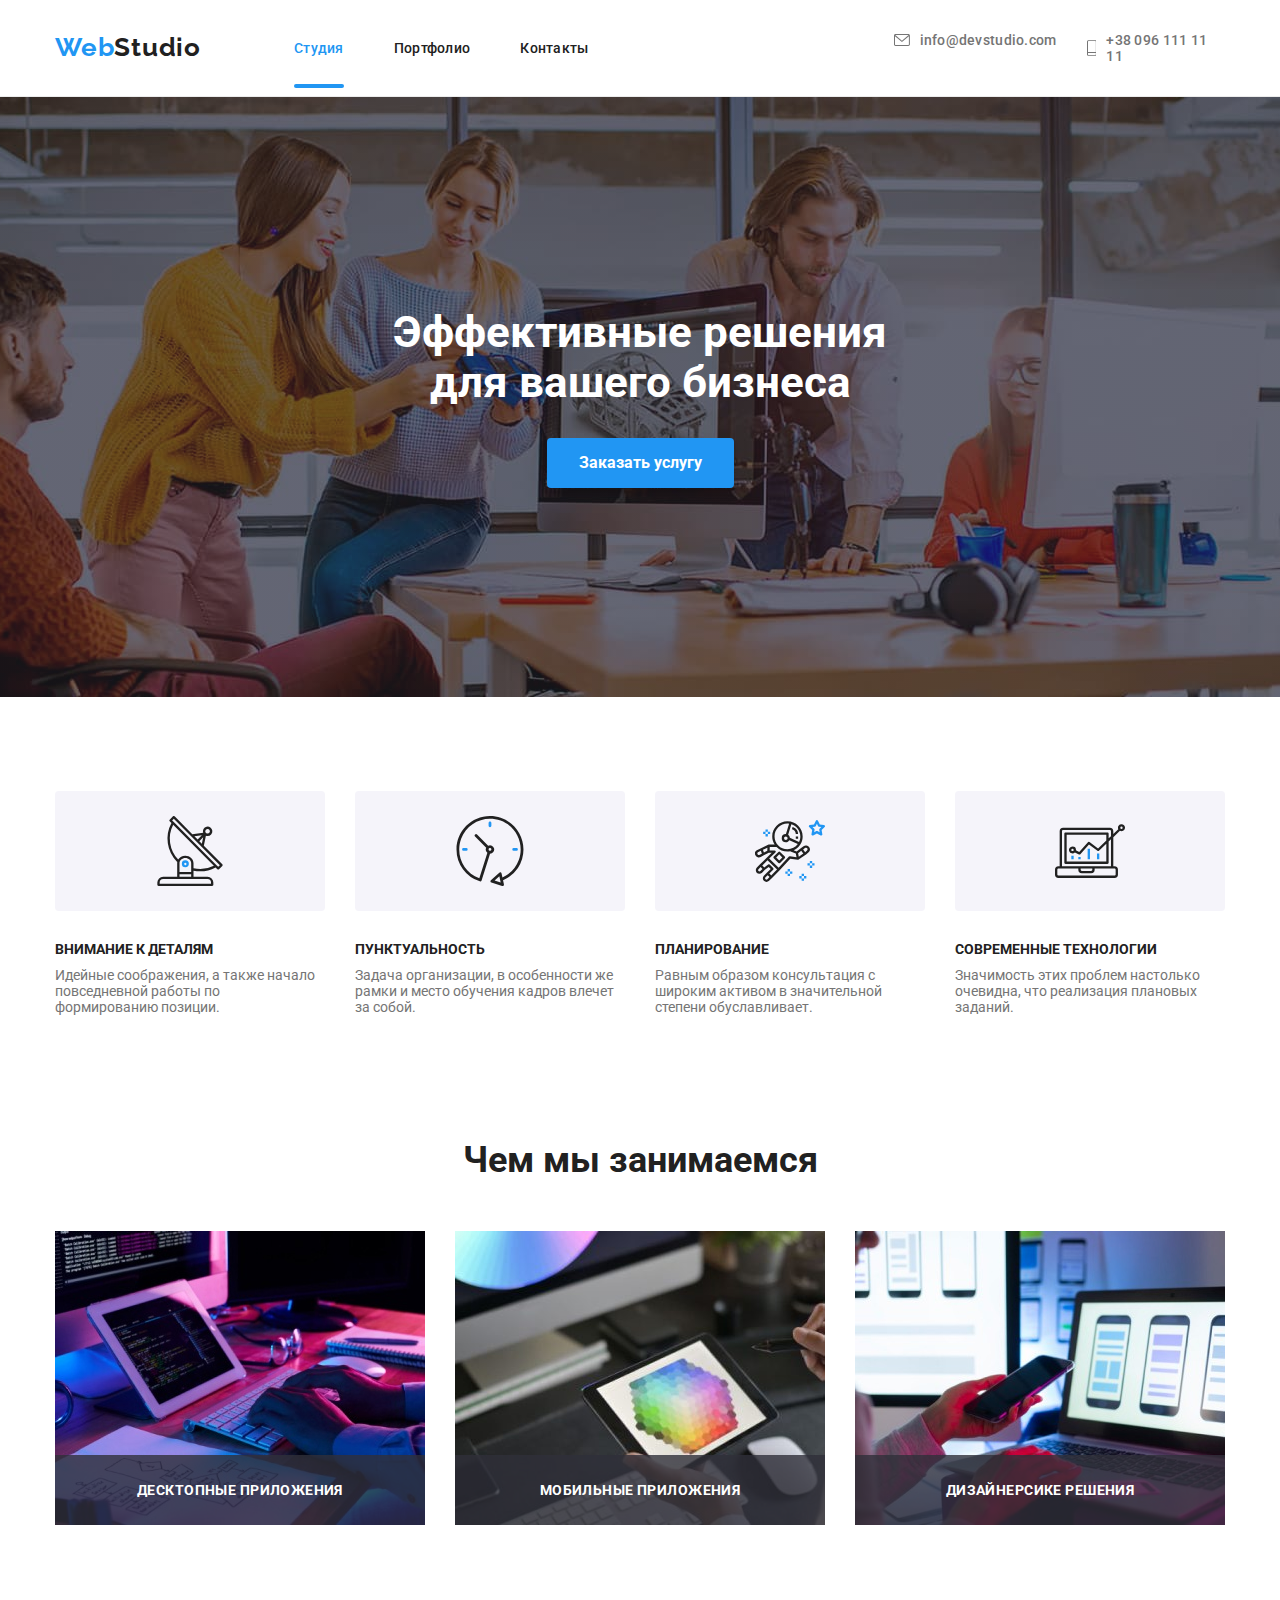
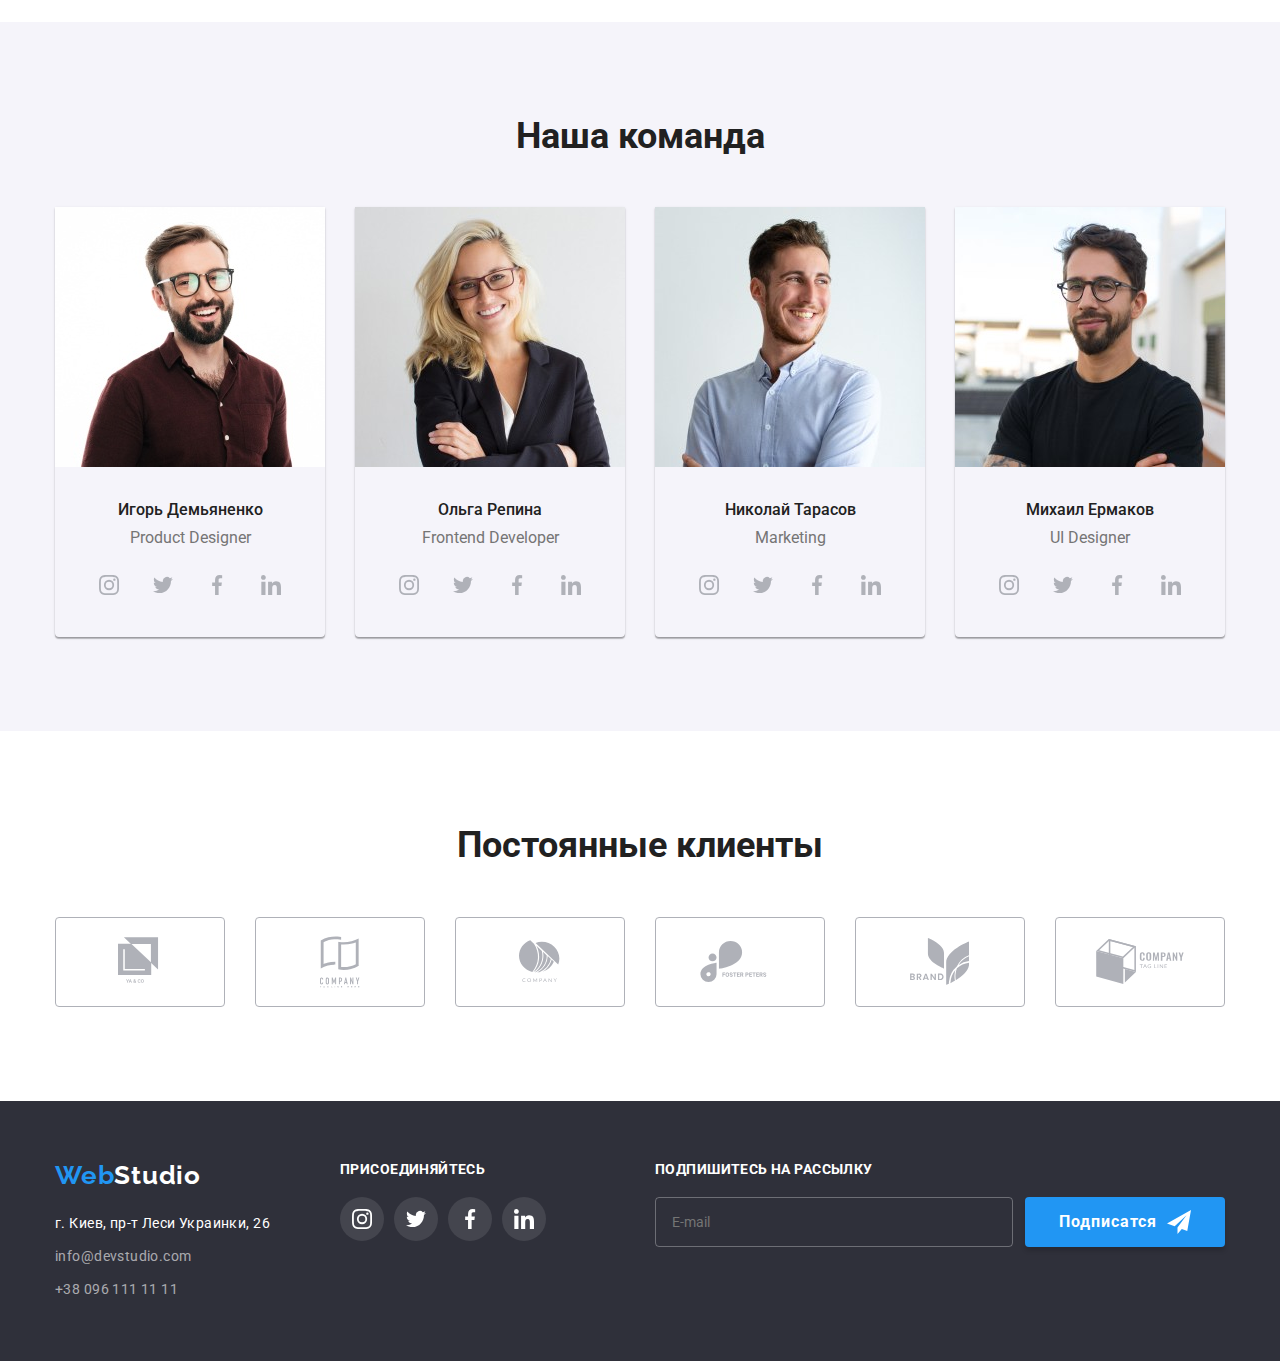
==== commit c04b6604: "добалены картинки на ретину" ====
--- a/index.html
+++ b/index.html
@@ -144,14 +144,20 @@
 
         <ul class="doing__list list">
           <li class="doing__item">
-            <img src="./image/img.jpg" alt="Печатает код" width="370" />
+            <img
+              srcset="./image/desctop.jpg 1x, ./image/desctop@2x.jpg 2x"
+              src="./image/desctop.jpg"
+              alt="Печатает код"
+              width="370"
+            />
             <div>
               <p class="doing__text">ДЕСКТОПНЫЕ ПРИЛОЖЕНИЯ</p>
             </div>
           </li>
           <li class="doing__item">
             <img
-              src="./image/img(1).jpg"
+              srcset="./image/design.jpg 1x, ./image/design@2x.jpg 2x"
+              src="./image/design.jpg"
               alt="Выбирает макет сайта"
               width="370"
             />
@@ -161,7 +167,8 @@
           </li>
           <li class="doing__item">
             <img
-              src="./image/img(2).jpg"
+              srcset="./image/mobile.jpg 1x, ./image/mobile@2x.jpg 2x"
+              src="./image/mobile.jpg"
               alt="Выбирает цвет из палитры"
               width="370"
             />
@@ -180,7 +187,8 @@
         <ul class="our-team__list list">
           <li class="our-team__item">
             <img
-              src="./image/Igor-Demyanenko.jpg"
+              srcset="./image/igor.jpg 1x, ./image/igor@2x.jpg 2x"
+              src="./image/igor.jpg"
               alt="Игорь Демьяненко"
               width="270"
             />
@@ -219,7 +227,12 @@
           </li>
 
           <li class="our-team__item">
-            <img src="./image/Olga-Repina.jpg" alt="Ольга Репина" width="270" />
+            <img
+              srcset="./image/olga.jpg 1x, ./image/olga@2x.jpg 2x"
+              src="./image/olga.jpg"
+              alt="Ольга Репина"
+              width="270"
+            />
             <h3 class="our-team__name">Ольга Репина</h3>
             <p class="position">Frontend Developer</p>
             <ul class="list social-networks">
@@ -256,7 +269,8 @@
 
           <li class="our-team__item">
             <img
-              src="./image/Nikolay-Tarasov.jpg"
+              srcset="./image/nikolay.jpg 1x, ./image/nikolay@2x.jpg 2x"
+              src="./image/nikolay.jpg"
               alt="Николай Тарасов"
               width="270"
             />
@@ -296,7 +310,8 @@
 
           <li class="our-team__item">
             <img
-              src="./image/Mikhail-Ermakov.jpg"
+              srcset="./image/mikhail.jpg 1x, ./image/mikhail@2x.jpg 2x"
+              src="./image/mikhail.jpg"
               alt="Михаил Ермаков"
               width="270"
             />
--- a/css/main.min.css
+++ b/css/main.min.css
@@ -1,2 +1,2 @@
-body{color:#757575;font-family:Roboto;font-style:normal;font-weight:normal;font-size:14px}.list{list-style-type:none;margin:0px;padding:0px}.link{text-decoration:none;padding:0;margin:0}textarea{resize:none}.visualy-hidden{position:absolute;clip:rect(0 0 0 0);width:1px;height:1px;margin:-1px}.conteiner{margin-right:auto;margin-left:auto;padding-right:15px;padding-left:15px}@media screen and (min-width: 480px){.conteiner{width:480px}}@media screen and (min-width: 768px){.conteiner{width:768px}}@media screen and (min-width: 1200px){.conteiner{width:1200px}}.flexbox{display:flex}header{position:relative;border-bottom:1px solid #ececec;background-color:#fff}@media screen and (min-width: 768px){header{display:flex}}@media screen and (min-width: 768px){.page-header{display:flex;align-items:center}}.site-nav__item .current{color:#2196f3}.logo{display:inline-block;color:#212121;font-family:Raleway;font-weight:bold;font-size:26px;letter-spacing:0.03em}@media screen and (max-width: 768px){.logo{padding-top:16px;padding-bottom:16px}}@media screen and (min-width: 768px){.logo{margin-right:88px}}@media screen and (min-width: 1200px){.logo{margin-right:93px}}.logo__web{color:#2196f3}.logo__studio--black{color:#212121}.logo__studio--white{color:#fff}@media screen and (min-width: 768px){.navigation{display:flex;margin-right:84px}}@media screen and (min-width: 1200px){.navigation{margin-right:305px}}.site-nav{display:flex;flex-direction:column;align-items:center}@media screen and (max-width: 768px){.site-nav{margin:60px auto}}@media screen and (min-width: 768px){.site-nav{flex-direction:row}}.site-nav__item{position:relative}@media screen and (max-width: 768px){.site-nav__item:not(:last-child){margin-bottom:32px}}@media screen and (min-width: 768px){.site-nav__item:not(:last-child){margin-right:50px}}.site-nav__link{display:block;padding:8px 0px;color:#212121;font-weight:500;letter-spacing:0.02em;transition-property:color;transition-duration:250ms;transition-timing-function:cubic-bezier(0.4, 0, 0.2, 1)}.site-nav__link:hover,.site-nav__link:focus,.site-nav__link .logo:focus{color:#2196f3}@media screen and (min-width: 768px){.site-nav__link{padding:32px 0px}}.site-nav .current::after{content:'';position:absolute;bottom:0;right:0;left:0;height:4px;border-radius:2px;background-color:#2196f3}.menu-nav{font-size:18px}@media screen and (max-width: 768px){.menu-nav{display:none;position:absolute;top:100%;left:0;width:100%;background-color:#fff;border-top:solid 1px #ececec;z-index:10}.menu-nav.is-open{display:block}}@media screen and (min-width: 768px){.menu-nav{display:flex;font-size:12px}}@media screen and (min-width: 1200px){.menu-nav{font-size:14px}}.menu-button{position:absolute;border:none;background-color:transparent;padding:10px;right:0;top:0}@media screen and (min-width: 768px){.menu-button{display:none}}.menu-button .icon-close{display:none}.menu-button.is-open .icon-close{display:block}.menu-button.is-open .icon-menu{display:none}.contacts{display:flex;flex-direction:column}@media screen and (max-width: 768px){.contacts{align-items:center;padding-bottom:60px}}@media screen and (min-width: 768px){.contacts{margin:auto 0}}@media screen and (min-width: 1200px){.contacts{flex-direction:row}}@media screen and (max-width: 768px){.contacts__item:not(:last-child){margin-bottom:16px}}@media screen and (min-width: 1200px){.contacts__item:not(:last-child){margin-right:30px}}.contacts__link{display:flex;align-items:center;color:#757575;font-weight:500;letter-spacing:0.02em;transition-property:color;transition-duration:250ms;transition-timing-function:cubic-bezier(0.4, 0, 0.2, 1)}@media screen and (min-width: 768px){.contacts__link{padding:5px 0px}}@media screen and (min-width: 1200px){.contacts__link{padding:32px 0px}}.contacts__link:hover,.contacts__link:focus{color:#2196f3}.icon-phone{margin-right:10px;width:10px;height:16px;fill:#757575;transition-property:fill;transition-duration:250ms;transition-timing-function:cubic-bezier(0.4, 0, 0.2, 1)}@media screen and (min-width: 768px) and (max-width: 1200px){.icon-phone{width:10px;height:14px}}.icon-email{margin-right:10px;width:16px;height:12px;fill:#757575;transition-property:fill;transition-duration:250ms;transition-timing-function:cubic-bezier(0.4, 0, 0.2, 1)}@media screen and (min-width: 768px) and (max-width: 1200px){.icon-email{width:14px;height:10px}}.email:hover .icon-email,.contacts__link:focus .icon-email{fill:#2196f3}.phone:hover .icon-phone,.contacts__link:focus .icon-phone{fill:#2196f3}.hero{display:flex;flex-direction:column;justify-content:center;align-items:center;text-align:center;height:600px;margin:0 auto;margin-bottom:60px;color:#fff;background-color:#2f303a;background-image:linear-gradient(rgba(47,48,58,0.4), rgba(47,48,58,0.4)),url(../image/backgraund.jpg);background-repeat:no-repeat;background-position:center}@media screen and (min-width: 1200px){.hero{margin-bottom:94px}}.hero__title{margin:0px;margin-bottom:30px;font-size:26px}@media screen and (min-width: 1200px){.hero__title{font-size:44px}}.btn{display:inline-block;padding:10px 32px;border:0;box-shadow:0px 4px 4px rgba(0,0,0,0.15);border-radius:4px;color:#fff;background-color:#2196f3;font-style:normal;font-weight:bold;font-size:16px;line-height:30px;cursor:pointer}@media screen and (max-width: 1200px){.our-features{padding-bottom:60px}}@media screen and (min-width: 768px){.features{display:flex;flex-wrap:wrap;margin:0;padding:0}}.features__item{margin-bottom:30px;width:100%}.features__item:last-child{margin-bottom:0}@media screen and (min-width: 768px){.features__item{width:calc((100% - 30px) / 2);margin-right:30px}.features__item:nth-child(2n){margin-right:0}.features__item:nth-last-child(-n+3){margin-bottom:0}}@media screen and (min-width: 1200px){.features__item{width:calc((100% - 90px) / 4)}.features__item:not(:last-child){margin-right:30px}}.features__title{margin:0;margin-bottom:10px;text-align:center;color:#212121;font-weight:bold;font-size:14px;text-transform:uppercase}@media screen and (min-width: 768px){.features__title{text-align:left}}.features__text{margin:0;width:100%}.features__item::before{display:block;content:'';margin-bottom:30px;height:120px;border-radius:4px;background-color:#f5f4fa;background-repeat:no-repeat;background-position:50% 50%;background-size:70px}.features__item:nth-child(1)::before{background-image:url(../image/antenna.svg)}.features__item:nth-child(2)::before{background-image:url(../image/clock.svg)}.features__item:nth-child(3)::before{background-image:url(../image/astronaut.svg)}.features__item:nth-child(4)::before{background-image:url(../image/diagram.svg)}.doing{padding:60px 0}@media screen and (min-width: 1200px){.doing{padding:94px 0}}@media screen and (max-width: 1200px){.doing{display:none}}.doing__list{display:flex}.doing__title{margin:0px;margin-bottom:50px;text-align:center;color:#212121;font-style:normal;font-weight:bold;font-size:36px}.doing__item:not(:last-child){margin-right:30px}.doing__item{position:relative}.doing__list div{position:absolute;margin:0;display:flex;align-items:center;justify-content:center;width:100%;height:70px;bottom:3px;background-color:rgba(47,48,58,0.8)}.doing__text{padding:0;margin:0;color:#fff;font-weight:bold;font-size:14px;line-height:16px;letter-spacing:0.03em}.our-team{padding:60px 0;background-color:#f5f4fa}@media screen and (min-width: 1200px){.our-team{padding:94px 0}}@media screen and (min-width: 768px){.our-team__list{display:flex;flex-wrap:wrap}}.our-team__title{margin:0;margin-bottom:50px;text-align:center;color:#212121;font-style:normal;font-weight:bold;font-size:36px}.team-name{color:#212121;font-style:normal;font-weight:500;font-size:16px}.our-team__item{width:100%;box-shadow:0px 1px 3px rgba(0,0,0,0.12),0px 1px 1px rgba(0,0,0,0.14),0px 2px 1px rgba(0,0,0,0.2);border-radius:0px 0px 4px 4px}.our-team__item:not(:last-child){margin-bottom:30px}@media screen and (min-width: 768px){.our-team__item{width:calc(100% / 2 - 15px)}.our-team__item:nth-child(2n+1){margin-right:30px}.our-team__item:nth-last-child(-n+2){margin-bottom:0}}@media screen and (min-width: 1200px){.our-team__item{width:calc((100% - 90px) / 4)}.our-team__item:not(:last-child){margin-right:30px;margin-bottom:0}}.our-team__item img{width:100%}.our-team__name{margin:0;margin-top:30px;text-align:center;color:#212121;font-family:Roboto;font-style:normal;font-weight:500;font-size:16px}.our-team__item .position{margin:0;margin-top:10px;margin-bottom:16px;text-align:center;font-size:16px}.social-networks{display:flex;justify-content:center;padding:0;margin:0;padding-bottom:30px}.social-networks__link{display:flex;align-items:center;justify-content:center;padding:0;margin:0;width:44px;height:44px;border-radius:50%;fill:#afb1b8;transition-property:all;transition-duration:250ms;transition-timing-function:cubic-bezier(0.4, 0, 0.2, 1)}.social-networks__link:hover,.social-networks__link:focus{background-color:#2196f3}.social-networks__icon:not(:last-child){margin-right:10px}.network-icon{display:flex;align-items:center}.social-networks__link:hover .network-icon,.social-networks__link:focus .network-icon{fill:#fff;transition-property:all;transition-duration:250ms;transition-timing-function:cubic-bezier(0.4, 0, 0.2, 1)}.our-clients{padding:60px 0px}@media screen and (min-width: 1200px){.our-clients{padding:94px 0}}.our-clients__title{margin:0;margin-bottom:50px;text-align:center;color:#212121;font-weight:bold;font-size:36px}.clients__list{display:flex;flex-wrap:wrap}.our-clients__item{margin-right:30px;margin-bottom:30px;width:calc((100% - 30px) / 2)}@media screen and (min-width: 480px){.our-clients__item:nth-last-child(-n+2){margin-bottom:0}}@media screen and (min-width: 768px){.our-clients__item:nth-last-child(-n+3){margin-bottom:0}}.our-clients__item .clients__link:hover,.our-clients__item .clients__link:focus{fill:#2196f3;border-color:#2196f3}@media screen and (max-width: 768px){.our-clients__item:nth-child(2n){margin-right:0}}@media screen and (min-width: 768px){.our-clients__item{width:calc((100% - 60px) / 3)}}@media screen and (min-width: 768px) and (max-width: 1199px){.our-clients__item:nth-child(3n){margin-right:0}}@media screen and (min-width: 1200px){.our-clients__item{width:calc((100% - 30px * 5) / 6);margin-bottom:0}.our-clients__item:nth-child(6n){margin-right:0}}.our-clients__link{display:flex;align-items:center;justify-content:center;padding:0;margin:0;width:100%;height:90px;border:1px solid #afb1b8;border-radius:4px;transition-property:all;transition-duration:250ms;transition-timing-function:cubic-bezier(0.4, 0, 0.2, 1)}.our-clients__link:hover,.our-clients__link:focus{border-color:#2196f3}.our-clients__icon{fill:#afb1b8;transition-property:fill;transition-duration:250ms;transition-timing-function:cubic-bezier(0.4, 0, 0.2, 1)}.our-clients__link:hover .our-clients__icon,.our-clients__link:focus .our-clients__icon{fill:#2196f3}footer{padding:0;padding-top:60px;padding-bottom:60px;background-color:#2f303a}@media screen and (min-width: 1200px){.footer{display:flex}}.footer-info{display:inline-block;padding:0;margin:0;text-align:center;margin:0 auto;margin-bottom:60px}@media screen and (min-width: 1200px){.footer-info{margin:0;text-align:left}}.page-footer .conteiner .logo{padding:0;margin:0}.address{margin-top:20px}.address__item{display:inline-block;padding:0;margin:0;color:#fff;line-height:24px;letter-spacing:0.03em}.flexbox-footer{display:flex;flex-direction:column}@media screen and (min-width: 768px){.flexbox-footer{flex-direction:row}}.address{margin-top:20px}.address__item{display:inline-block;padding:0;margin:0;color:#fff;font-style:normal;line-height:24px;letter-spacing:0.03em}.contacts--footer{margin-top:9px}.contacts__item--footer:not(:first-child){margin-top:9px}.contacts__link--footer{display:inline-block;color:rgba(255,255,255,0.6);font-size:14px;line-height:24px;letter-spacing:0.03em;transition-property:color;transition-duration:250ms;transition-timing-function:cubic-bezier(0.4, 0, 0.2, 1)}.contacts__link--footer:hover,.contacts__link--footer:focus{color:#2196f3}footer .join-in{display:inline-block;padding:0;margin:0 auto;margin-bottom:60px;text-align:center}@media screen and (min-width: 1200px){footer .join-in{margin:0;margin-left:70px;text-align:left}}.join-in__title{padding:0;margin:0;margin-bottom:20px;color:#fff;font-weight:bold;letter-spacing:0.03em;text-transform:uppercase}.social-networks--footer{display:flex;padding:0;margin:0}.network-icon--footer{fill:#fff}.social-networks__icon--footer:not(:last-child){margin-right:10px}.social-networks__link--footer{display:flex;align-items:center;justify-content:center;padding:0;margin:0;width:44px;height:44px;border-radius:50%;background-color:rgba(255,255,255,0.1);transition-property:all;transition-duration:250ms;transition-timing-function:cubic-bezier(0.4, 0, 0.2, 1)}.social-networks__link--footer:hover,.social-networks__link--footer:focus{background-color:#2196f3}.subscribe{display:inline-block;padding:0;margin:0;text-align:center}@media screen and (max-width: 1200px){.subscribe{width:100%}}@media screen and (min-width: 1200px){.subscribe{margin-left:auto}}.subscribe__title{display:block;padding:0;margin:0;text-align:center;margin-bottom:20px;color:#fff;font-weight:bold;font-size:14px;letter-spacing:0.03em;text-transform:uppercase}@media screen and (min-width: 1200px){.subscribe__title{text-align:left}}.subscribe__form{padding:0;margin:0}@media screen and (min-width: 1200px){.subscribe__form{display:flex}}.subscribe__input::placeholder{margin-left:16px}.subscribe__input{padding-left:16px;width:450px;height:50px;border:1px solid rgba(255,255,255,0.3);box-sizing:border-box;border-radius:4px;background:transparent;color:#fff}@media screen and (min-width: 1200px){.subscribe__input{width:358px}}.subscribe__btn{display:flex;align-items:center;justify-content:center;margin:0 auto;margin-top:20px;width:200px;height:50px;box-shadow:0px 4px 4px rgba(0,0,0,0.15);border:0;border-radius:4px;background:#2196f3;color:#fff;font-style:normal;font-weight:bold;font-size:16px;line-height:30px;letter-spacing:0.06em;cursor:pointer}@media screen and (min-width: 1200px){.subscribe__btn{margin-left:12px;margin-top:0}}.subscribe__send-icon{padding:0;margin:0;margin-left:10px;width:24px;height:24px;fill:#fff}.backdrop{position:fixed;top:0;left:0;width:100%;height:100%;background-color:rgba(0,0,0,0.7);opacity:1;transition:opacity 250ms cubic-bezier(0.4, 0, 0.2, 1)}.is-hidden{opacity:0;pointer-events:none}.modal{position:absolute;top:50%;left:50%;width:450px;height:581px;background-color:#fff;transform:translate(-50%, -50%) scale(1);transition:transform 250ms cubic-bezier(0.4, 0, 0.2, 1)}@media screen and (min-width: 1200px){.modal{width:528px}}.modal__closebtn{position:absolute;top:8px;right:8px;width:30px;height:30px;border:1px solid rgba(0,0,0,0.1);border-radius:50%;fill:#212121;background-color:#fff;cursor:pointer;transition:all 250ms cubic-bezier(0.4, 0, 0.2, 1)}.modal__closebtn:hover{color:#2196f3}.form{padding:40px;margin-right:auto;margin-left:auto;text-align:center}.form__title{text-align:center;padding:0;margin:0;color:#212121;font-weight:bold;font-size:20px;line-height:23px;letter-spacing:0.03em}.form-field{position:relative;text-align:left}.form-field__label{display:inline-block;margin-top:10px;margin-bottom:4px;font-size:12px;line-height:14px;letter-spacing:0.01em}.form-field__input{width:100%;height:40px;padding-left:42px;border:1px solid rgba(33,33,33,0.2);border-radius:4px;background-color:transparent;font-size:16px;transition:all 250ms cubic-bezier(0.4, 0, 0.2, 1)}.form-icon{position:absolute;bottom:calc(50% - 21px);left:14px;transition:all 250ms cubic-bezier(0.4, 0, 0.2, 1)}.form-field__input:focus{border-color:#2196f3;outline:none}.form-field__input:focus+.form-icon{fill:#2196f3}.comment{height:120px;width:100%;padding:12px 16px;font-size:14px;line-height:16px;letter-spacing:0.01em}.comment::placeholder{color:rgba(117,117,117,0.5)}.comment:focus{outline:none}.checkbox-field{margin-top:20px;display:flex;justify-content:center}.checkbox{display:inline-block;cursor:pointer}.checkbox-field__icon{display:inline-block;width:16px;height:15px;margin-right:7px;border:solid 2px #212121;border-radius:2px;cursor:pointer}.checkbox:checked+.checkbox-field__icon{background-image:url(../image/icon-check.svg);background-color:#2196f3;border-color:#2196f3;background-size:contain;background-origin:border-box}.checkbox-field__text{display:flex;align-items:center;color:#757575;font-size:12px;letter-spacing:0.03em;cursor:pointer}@media screen and (min-width: 1200px){.checkbox-field__text{font-size:14px}}.checkbox__link{border-bottom:solid 1px #2196f3;margin-left:5px;color:#2196f3;line-height:0.85}.modal__btn-submit{margin-top:30px;margin-left:auto;margin-right:auto}.our-projects{margin:0px auto;padding:60px 0}@media screen and (min-width: 1200px){.our-projects{padding:94px 0}}.sort-btn{display:flex;flex-wrap:wrap}@media screen and (max-width: 768px){.sort-btn{flex-wrap:wrap}}@media screen and (min-width: 768px){.sort-btn{justify-content:center}}.sort-btn__item-sort{padding:6px 22px;display:inline-block;border:0;border-radius:4px;color:#212121;background-color:#f5f4fa;cursor:pointer;font-style:normal;font-weight:500;font-size:16px;line-height:26px;letter-spacing:0.03em;transition-property:all;transition-duration:250ms;transition-timing-function:cubic-bezier(0.4, 0, 0.2, 1)}.sort-btn__item-sort:hover,.sort-btn__item-sort:focus{box-shadow:0px 3px 1px rgba(0,0,0,0.1),0px 1px 2px rgba(0,0,0,0.08),0px 2px 2px rgba(0,0,0,0.12);border-radius:4px;outline:none;color:#fff;background-color:#2196f3}@media screen and (max-width: 768px){.sort-btn__item-sort{margin-bottom:15px}}.sort-btn__item:not(:last-child){margin-right:8px}.projects{display:flex;flex-wrap:wrap;margin-top:50px}.projects .box{position:relative;overflow:hidden}.projects__item{display:block;margin-right:30px;margin-bottom:30px;border:1px solid #eeeeee;transition-property:all;transition-duration:250ms;transition-timing-function:cubic-bezier(0.4, 0, 0.2, 1)}.projects__item:hover{box-shadow:0px 1px 1px rgba(0,0,0,0.12),0px 4px 4px rgba(0,0,0,0.06),1px 4px 6px rgba(0,0,0,0.16)}@media screen and (min-width: 768px) and (max-width: 1200px){.projects__item{width:calc(100% / 2 - 30px)}.projects__item:nth-child(2n){margin-right:0}}@media screen and (min-width: 1200px){.projects__item{width:370px}.projects__item:nth-child(3n){margin-right:0px}.projects__item:nth-last-child(-n+3){margin-bottom:0}}.projects__item:hover .overlay,.projects__item:focus .overlay{transform:translatey(0)}@media screen and (max-width: 768px){.projects__item img{width:450px}}.projects__title{margin:0;margin-bottom:4px;color:#212121;font-style:normal;font-weight:bold;font-size:18px;line-height:36px}.projects__position{margin:0;color:#757575;font-style:normal;font-weight:normal;font-size:16px;line-height:30px}.projects__text{padding-top:20px;padding-bottom:20px;padding-left:24px}.overlay{position:absolute;display:flex;align-items:center;padding:0 24px;top:0;left:0;width:100%;height:100%;background-color:rgba(33,150,243,0.9);transform:translatey(100%);transition-property:all;transition-duration:250ms;transition-timing-function:cubic-bezier(0.4, 0, 0.2, 1)}.overlay>p{display:flex;padding:0;margin:0;color:#fff;font-style:normal;font-weight:normal;font-size:18px;line-height:28px;letter-spacing:0.03em}.overlay code{display:inline-block;padding:2px 4px;border-radius:2px;background-color:#fff;color:#2a2a2a}
+body{color:#757575;font-family:Roboto;font-style:normal;font-weight:normal;font-size:14px}.list{list-style-type:none;margin:0px;padding:0px}.link{text-decoration:none;padding:0;margin:0}textarea{resize:none}.visualy-hidden{position:absolute;clip:rect(0 0 0 0);width:1px;height:1px;margin:-1px}.conteiner{margin-right:auto;margin-left:auto;padding-right:15px;padding-left:15px}@media screen and (min-width: 480px){.conteiner{width:480px}}@media screen and (min-width: 768px){.conteiner{width:768px}}@media screen and (min-width: 1200px){.conteiner{width:1200px}}.flexbox{display:flex}header{position:relative;border-bottom:1px solid #ececec;background-color:#fff}@media screen and (min-width: 768px){header{display:flex}}@media screen and (min-width: 768px){.page-header{display:flex;align-items:center}}.site-nav__item .current{color:#2196f3}.logo{display:inline-block;color:#212121;font-family:Raleway;font-weight:bold;font-size:26px;letter-spacing:0.03em}@media screen and (max-width: 768px){.logo{padding-top:16px;padding-bottom:16px}}@media screen and (min-width: 768px){.logo{margin-right:88px}}@media screen and (min-width: 1200px){.logo{margin-right:93px}}.logo__web{color:#2196f3}.logo__studio--black{color:#212121}.logo__studio--white{color:#fff}@media screen and (min-width: 768px){.navigation{display:flex;margin-right:84px}}@media screen and (min-width: 1200px){.navigation{margin-right:305px}}.site-nav{display:flex;flex-direction:column;align-items:center}@media screen and (max-width: 768px){.site-nav{margin:60px auto}}@media screen and (min-width: 768px){.site-nav{flex-direction:row}}.site-nav__item{position:relative}@media screen and (max-width: 768px){.site-nav__item:not(:last-child){margin-bottom:32px}}@media screen and (min-width: 768px){.site-nav__item:not(:last-child){margin-right:50px}}.site-nav__link{display:block;padding:8px 0px;color:#212121;font-weight:500;letter-spacing:0.02em;transition-property:color;transition-duration:250ms;transition-timing-function:cubic-bezier(0.4, 0, 0.2, 1)}.site-nav__link:hover,.site-nav__link:focus,.site-nav__link .logo:focus{color:#2196f3}@media screen and (min-width: 768px){.site-nav__link{padding:32px 0px}}.site-nav .current::after{content:'';position:absolute;bottom:0;right:0;left:0;height:4px;border-radius:2px;background-color:#2196f3}.menu-nav{font-size:18px}@media screen and (max-width: 768px){.menu-nav{display:none;position:absolute;top:100%;left:0;width:100%;background-color:#fff;border-top:solid 1px #ececec;box-shadow:0px 4px 8px rgba(0,0,0,0.04),0px 2px 4px rgba(0,0,0,0.08),0px 1px 3px rgba(0,0,0,0.16);box-shadow:0px 4px 8px rgba(0,0,0,0.04),0px 2px 4px rgba(0,0,0,0.08),0px 1px 3px rgba(0,0,0,0.16);z-index:10}.menu-nav.is-open{display:block}}@media screen and (min-width: 768px){.menu-nav{display:flex;font-size:12px}}@media screen and (min-width: 1200px){.menu-nav{font-size:14px}}.menu-button{position:absolute;border:none;background-color:transparent;padding:10px;right:0;top:0}@media screen and (min-width: 768px){.menu-button{display:none}}.menu-button .icon-close{display:none}.menu-button.is-open .icon-close{display:block}.menu-button.is-open .icon-menu{display:none}.contacts{display:flex;flex-direction:column}@media screen and (max-width: 768px){.contacts{align-items:center;padding-bottom:60px}}@media screen and (min-width: 768px){.contacts{margin:auto 0}}@media screen and (min-width: 1200px){.contacts{flex-direction:row}}@media screen and (max-width: 768px){.contacts__item:not(:last-child){margin-bottom:16px}}@media screen and (min-width: 1200px){.contacts__item:not(:last-child){margin-right:30px}}.contacts__link{display:flex;align-items:center;color:#757575;font-weight:500;letter-spacing:0.02em;transition-property:color;transition-duration:250ms;transition-timing-function:cubic-bezier(0.4, 0, 0.2, 1)}@media screen and (min-width: 768px){.contacts__link{padding:5px 0px}}@media screen and (min-width: 1200px){.contacts__link{padding:32px 0px}}.contacts__link:hover,.contacts__link:focus{color:#2196f3}.icon-phone{margin-right:10px;width:10px;height:16px;fill:#757575;transition-property:fill;transition-duration:250ms;transition-timing-function:cubic-bezier(0.4, 0, 0.2, 1)}@media screen and (min-width: 768px) and (max-width: 1200px){.icon-phone{width:10px;height:14px}}.icon-email{margin-right:10px;width:16px;height:12px;fill:#757575;transition-property:fill;transition-duration:250ms;transition-timing-function:cubic-bezier(0.4, 0, 0.2, 1)}@media screen and (min-width: 768px) and (max-width: 1200px){.icon-email{width:14px;height:10px}}.email:hover .icon-email,.contacts__link:focus .icon-email{fill:#2196f3}.phone:hover .icon-phone,.contacts__link:focus .icon-phone{fill:#2196f3}.hero{display:flex;flex-direction:column;justify-content:center;align-items:center;text-align:center;height:600px;margin:0 auto;margin-bottom:60px;color:#fff;background-color:#2f303a;background-image:linear-gradient(rgba(47,48,58,0.4), rgba(47,48,58,0.4)),url(../image/backgraund.jpg);background-repeat:no-repeat;background-position:center}@media screen and (min-width: 1200px){.hero{margin-bottom:94px}}.hero__title{margin:0px;margin-bottom:30px;font-size:26px}@media screen and (min-width: 1200px){.hero__title{font-size:44px}}.btn{display:inline-block;padding:10px 32px;border:0;box-shadow:0px 4px 4px rgba(0,0,0,0.15);border-radius:4px;color:#fff;background-color:#2196f3;font-style:normal;font-weight:bold;font-size:16px;line-height:30px;cursor:pointer}@media screen and (max-width: 1200px){.our-features{padding-bottom:60px}}@media screen and (min-width: 768px){.features{display:flex;flex-wrap:wrap;margin:0;padding:0}}.features__item{margin-bottom:30px;width:100%}.features__item:last-child{margin-bottom:0}@media screen and (min-width: 768px){.features__item{width:calc((100% - 30px) / 2);margin-right:30px}.features__item:nth-child(2n){margin-right:0}.features__item:nth-last-child(-n+3){margin-bottom:0}}@media screen and (min-width: 1200px){.features__item{width:calc((100% - 90px) / 4)}.features__item:not(:last-child){margin-right:30px}}.features__title{margin:0;margin-bottom:10px;text-align:center;color:#212121;font-weight:bold;font-size:14px;text-transform:uppercase}@media screen and (min-width: 768px){.features__title{text-align:left}}.features__text{margin:0;width:100%}.features__item::before{display:block;content:'';margin-bottom:30px;height:120px;border-radius:4px;background-color:#f5f4fa;background-repeat:no-repeat;background-position:50% 50%;background-size:70px}.features__item:nth-child(1)::before{background-image:url(../image/antenna.svg)}.features__item:nth-child(2)::before{background-image:url(../image/clock.svg)}.features__item:nth-child(3)::before{background-image:url(../image/astronaut.svg)}.features__item:nth-child(4)::before{background-image:url(../image/diagram.svg)}.doing{padding:60px 0}@media screen and (min-width: 1200px){.doing{padding:94px 0}}@media screen and (max-width: 1200px){.doing{display:none}}.doing__list{display:flex}.doing__title{margin:0px;margin-bottom:50px;text-align:center;color:#212121;font-style:normal;font-weight:bold;font-size:36px}.doing__item:not(:last-child){margin-right:30px}.doing__item{position:relative}.doing__list div{position:absolute;margin:0;display:flex;align-items:center;justify-content:center;width:100%;height:70px;bottom:3px;background-color:rgba(47,48,58,0.8)}.doing__text{padding:0;margin:0;color:#fff;font-weight:bold;font-size:14px;line-height:16px;letter-spacing:0.03em}.our-team{padding:60px 0;background-color:#f5f4fa}@media screen and (min-width: 1200px){.our-team{padding:94px 0}}@media screen and (min-width: 768px){.our-team__list{display:flex;flex-wrap:wrap}}.our-team__title{margin:0;margin-bottom:50px;text-align:center;color:#212121;font-style:normal;font-weight:bold;font-size:36px}.team-name{color:#212121;font-style:normal;font-weight:500;font-size:16px}.our-team__item{width:100%;box-shadow:0px 1px 3px rgba(0,0,0,0.12),0px 1px 1px rgba(0,0,0,0.14),0px 2px 1px rgba(0,0,0,0.2);border-radius:0px 0px 4px 4px}.our-team__item:not(:last-child){margin-bottom:30px}@media screen and (min-width: 768px){.our-team__item{width:calc(100% / 2 - 15px)}.our-team__item:nth-child(2n+1){margin-right:30px}.our-team__item:nth-last-child(-n+2){margin-bottom:0}}@media screen and (min-width: 1200px){.our-team__item{width:calc((100% - 90px) / 4)}.our-team__item:not(:last-child){margin-right:30px;margin-bottom:0}}.our-team__item img{width:100%}.our-team__name{margin:0;margin-top:30px;text-align:center;color:#212121;font-family:Roboto;font-style:normal;font-weight:500;font-size:16px}.our-team__item .position{margin:0;margin-top:10px;margin-bottom:16px;text-align:center;font-size:16px}.social-networks{display:flex;justify-content:center;padding:0;margin:0;padding-bottom:30px}.social-networks__link{display:flex;align-items:center;justify-content:center;padding:0;margin:0;width:44px;height:44px;border-radius:50%;fill:#afb1b8;transition-property:all;transition-duration:250ms;transition-timing-function:cubic-bezier(0.4, 0, 0.2, 1)}.social-networks__link:hover,.social-networks__link:focus{background-color:#2196f3}.social-networks__icon:not(:last-child){margin-right:10px}.network-icon{display:flex;align-items:center}.social-networks__link:hover .network-icon,.social-networks__link:focus .network-icon{fill:#fff;transition-property:all;transition-duration:250ms;transition-timing-function:cubic-bezier(0.4, 0, 0.2, 1)}.our-clients{padding:60px 0px}@media screen and (min-width: 1200px){.our-clients{padding:94px 0}}.our-clients__title{margin:0;margin-bottom:50px;text-align:center;color:#212121;font-weight:bold;font-size:36px}.clients__list{display:flex;flex-wrap:wrap}.our-clients__item{margin-right:30px;margin-bottom:30px;width:calc((100% - 30px) / 2)}@media screen and (min-width: 480px){.our-clients__item:nth-last-child(-n+2){margin-bottom:0}}@media screen and (min-width: 768px){.our-clients__item:nth-last-child(-n+3){margin-bottom:0}}.our-clients__item .clients__link:hover,.our-clients__item .clients__link:focus{fill:#2196f3;border-color:#2196f3}@media screen and (max-width: 768px){.our-clients__item:nth-child(2n){margin-right:0}}@media screen and (min-width: 768px){.our-clients__item{width:calc((100% - 60px) / 3)}}@media screen and (min-width: 768px) and (max-width: 1199px){.our-clients__item:nth-child(3n){margin-right:0}}@media screen and (min-width: 1200px){.our-clients__item{width:calc((100% - 30px * 5) / 6);margin-bottom:0}.our-clients__item:nth-child(6n){margin-right:0}}.our-clients__link{display:flex;align-items:center;justify-content:center;padding:0;margin:0;width:100%;height:90px;border:1px solid #afb1b8;border-radius:4px;transition-property:all;transition-duration:250ms;transition-timing-function:cubic-bezier(0.4, 0, 0.2, 1)}.our-clients__link:hover,.our-clients__link:focus{border-color:#2196f3}.our-clients__icon{fill:#afb1b8;transition-property:fill;transition-duration:250ms;transition-timing-function:cubic-bezier(0.4, 0, 0.2, 1)}.our-clients__link:hover .our-clients__icon,.our-clients__link:focus .our-clients__icon{fill:#2196f3}footer{padding:0;padding-top:60px;padding-bottom:60px;background-color:#2f303a}@media screen and (min-width: 1200px){.footer{display:flex}}.footer-info{display:inline-block;padding:0;margin:0;text-align:center;margin:0 auto;margin-bottom:60px}@media screen and (min-width: 1200px){.footer-info{margin:0;text-align:left}}.page-footer .conteiner .logo{padding:0;margin:0}.address{margin-top:20px}.address__item{display:inline-block;padding:0;margin:0;color:#fff;line-height:24px;letter-spacing:0.03em}.flexbox-footer{display:flex;flex-direction:column}@media screen and (min-width: 768px){.flexbox-footer{flex-direction:row}}.address{margin-top:20px}.address__item{display:inline-block;padding:0;margin:0;color:#fff;font-style:normal;line-height:24px;letter-spacing:0.03em}.contacts--footer{margin-top:9px}.contacts__item--footer:not(:first-child){margin-top:9px}.contacts__link--footer{display:inline-block;color:rgba(255,255,255,0.6);font-size:14px;line-height:24px;letter-spacing:0.03em;transition-property:color;transition-duration:250ms;transition-timing-function:cubic-bezier(0.4, 0, 0.2, 1)}.contacts__link--footer:hover,.contacts__link--footer:focus{color:#2196f3}footer .join-in{display:inline-block;padding:0;margin:0 auto;margin-bottom:60px;text-align:center}@media screen and (min-width: 1200px){footer .join-in{margin:0;margin-left:70px;text-align:left}}.join-in__title{padding:0;margin:0;margin-bottom:20px;color:#fff;font-weight:bold;letter-spacing:0.03em;text-transform:uppercase}.social-networks--footer{display:flex;padding:0;margin:0}.network-icon--footer{fill:#fff}.social-networks__icon--footer:not(:last-child){margin-right:10px}.social-networks__link--footer{display:flex;align-items:center;justify-content:center;padding:0;margin:0;width:44px;height:44px;border-radius:50%;background-color:rgba(255,255,255,0.1);transition-property:all;transition-duration:250ms;transition-timing-function:cubic-bezier(0.4, 0, 0.2, 1)}.social-networks__link--footer:hover,.social-networks__link--footer:focus{background-color:#2196f3}.subscribe{display:inline-block;padding:0;margin:0;text-align:center}@media screen and (max-width: 1200px){.subscribe{width:100%}}@media screen and (min-width: 1200px){.subscribe{margin-left:auto}}.subscribe__title{display:block;padding:0;margin:0;text-align:center;margin-bottom:20px;color:#fff;font-weight:bold;font-size:14px;letter-spacing:0.03em;text-transform:uppercase}@media screen and (min-width: 1200px){.subscribe__title{text-align:left}}.subscribe__form{padding:0;margin:0}@media screen and (min-width: 1200px){.subscribe__form{display:flex}}.subscribe__input::placeholder{margin-left:16px}.subscribe__input{padding-left:16px;width:100%;height:50px;border:1px solid rgba(255,255,255,0.3);box-sizing:border-box;border-radius:4px;background:transparent;color:#fff}@media screen and (min-width: 480px){.subscribe__input{width:450px}}@media screen and (min-width: 1200px){.subscribe__input{width:358px}}.subscribe__btn{display:flex;align-items:center;justify-content:center;margin:0 auto;margin-top:20px;width:200px;height:50px;box-shadow:0px 4px 4px rgba(0,0,0,0.15);border:0;border-radius:4px;background:#2196f3;color:#fff;font-style:normal;font-weight:bold;font-size:16px;line-height:30px;letter-spacing:0.06em;cursor:pointer}@media screen and (min-width: 1200px){.subscribe__btn{margin-left:12px;margin-top:0}}.subscribe__send-icon{padding:0;margin:0;margin-left:10px;width:24px;height:24px;fill:#fff}.backdrop{position:fixed;top:0;left:0;width:100%;height:100%;background-color:rgba(0,0,0,0.7);opacity:1;transition:opacity 250ms cubic-bezier(0.4, 0, 0.2, 1)}.is-hidden{opacity:0;pointer-events:none}.modal{position:absolute;top:50%;left:50%;width:450px;height:581px;background-color:#fff;transform:translate(-50%, -50%) scale(1);transition:transform 250ms cubic-bezier(0.4, 0, 0.2, 1)}@media screen and (min-width: 1200px){.modal{width:528px}}.modal__closebtn{position:absolute;top:8px;right:8px;width:30px;height:30px;border:1px solid rgba(0,0,0,0.1);border-radius:50%;fill:#212121;background-color:#fff;cursor:pointer;transition:all 250ms cubic-bezier(0.4, 0, 0.2, 1)}.modal__closebtn:hover{color:#2196f3}.form{padding:40px;margin-right:auto;margin-left:auto;text-align:center}.form__title{text-align:center;padding:0;margin:0;color:#212121;font-weight:bold;font-size:20px;line-height:23px;letter-spacing:0.03em}.form-field{position:relative;text-align:left}.form-field__label{display:inline-block;margin-top:10px;margin-bottom:4px;font-size:12px;line-height:14px;letter-spacing:0.01em}.form-field__input{width:100%;height:40px;padding-left:42px;border:1px solid rgba(33,33,33,0.2);border-radius:4px;background-color:transparent;font-size:16px;transition:all 250ms cubic-bezier(0.4, 0, 0.2, 1)}.form-icon{position:absolute;bottom:calc(50% - 21px);left:14px;transition:all 250ms cubic-bezier(0.4, 0, 0.2, 1)}.form-field__input:focus{border-color:#2196f3;outline:none}.form-field__input:focus+.form-icon{fill:#2196f3}.comment{height:120px;width:100%;padding:12px 16px;font-size:14px;line-height:16px;letter-spacing:0.01em}.comment::placeholder{color:rgba(117,117,117,0.5)}.comment:focus{outline:none}.checkbox-field{margin-top:20px;display:flex;justify-content:center}.checkbox{display:inline-block;cursor:pointer}.checkbox-field__icon{display:inline-block;width:16px;height:15px;margin-right:7px;border:solid 2px #212121;border-radius:2px;cursor:pointer}.checkbox:checked+.checkbox-field__icon{background-image:url(../image/icon-check.svg);background-color:#2196f3;border-color:#2196f3;background-size:contain;background-origin:border-box}.checkbox-field__text{display:flex;align-items:center;color:#757575;font-size:12px;letter-spacing:0.03em;cursor:pointer}@media screen and (min-width: 1200px){.checkbox-field__text{font-size:14px}}.checkbox__link{border-bottom:solid 1px #2196f3;margin-left:5px;color:#2196f3;line-height:0.85}.modal__btn-submit{margin-top:30px;margin-left:auto;margin-right:auto}.our-projects{margin:0px auto;padding:60px 0}@media screen and (min-width: 1200px){.our-projects{padding:94px 0}}.sort-btn{display:flex;flex-wrap:wrap}@media screen and (max-width: 768px){.sort-btn{flex-wrap:wrap}}@media screen and (min-width: 768px){.sort-btn{justify-content:center}}.sort-btn__item-sort{padding:6px 22px;display:inline-block;border:0;border-radius:4px;color:#212121;background-color:#f5f4fa;cursor:pointer;font-style:normal;font-weight:500;font-size:16px;line-height:26px;letter-spacing:0.03em;transition-property:all;transition-duration:250ms;transition-timing-function:cubic-bezier(0.4, 0, 0.2, 1)}.sort-btn__item-sort:hover,.sort-btn__item-sort:focus{box-shadow:0px 3px 1px rgba(0,0,0,0.1),0px 1px 2px rgba(0,0,0,0.08),0px 2px 2px rgba(0,0,0,0.12);border-radius:4px;outline:none;color:#fff;background-color:#2196f3}@media screen and (max-width: 768px){.sort-btn__item-sort{margin-bottom:15px}}.sort-btn__item:not(:last-child){margin-right:8px}.projects{display:flex;flex-wrap:wrap;margin-top:50px}.projects .box{position:relative;overflow:hidden}.projects__item{display:block;margin-right:30px;margin-bottom:30px;border:1px solid #eeeeee;transition-property:all;transition-duration:250ms;transition-timing-function:cubic-bezier(0.4, 0, 0.2, 1)}.projects__item:hover{box-shadow:0px 1px 1px rgba(0,0,0,0.12),0px 4px 4px rgba(0,0,0,0.06),1px 4px 6px rgba(0,0,0,0.16)}@media screen and (min-width: 768px) and (max-width: 1200px){.projects__item{width:calc(100% / 2 - 30px)}.projects__item:nth-child(2n){margin-right:0}}@media screen and (min-width: 1200px){.projects__item{width:370px}.projects__item:nth-child(3n){margin-right:0px}.projects__item:nth-last-child(-n+3){margin-bottom:0}}.projects__item:hover .overlay,.projects__item:focus .overlay{transform:translatey(0)}@media screen and (max-width: 768px){.projects__item img{width:100%}}.projects__title{margin:0;margin-bottom:4px;color:#212121;font-style:normal;font-weight:bold;font-size:18px;line-height:36px}.projects__position{margin:0;color:#757575;font-style:normal;font-weight:normal;font-size:16px;line-height:30px}.projects__text{padding-top:20px;padding-bottom:20px;padding-left:24px}.overlay{position:absolute;display:flex;align-items:center;padding:0 24px;top:0;left:0;width:100%;height:100%;background-color:rgba(33,150,243,0.9);transform:translatey(100%);transition-property:all;transition-duration:250ms;transition-timing-function:cubic-bezier(0.4, 0, 0.2, 1)}.overlay>p{display:flex;padding:0;margin:0;color:#fff;font-style:normal;font-weight:normal;font-size:18px;line-height:28px;letter-spacing:0.03em}.overlay code{display:inline-block;padding:2px 4px;border-radius:2px;background-color:#fff;color:#2a2a2a}
 /*# sourceMappingURL=main.min.css.map */